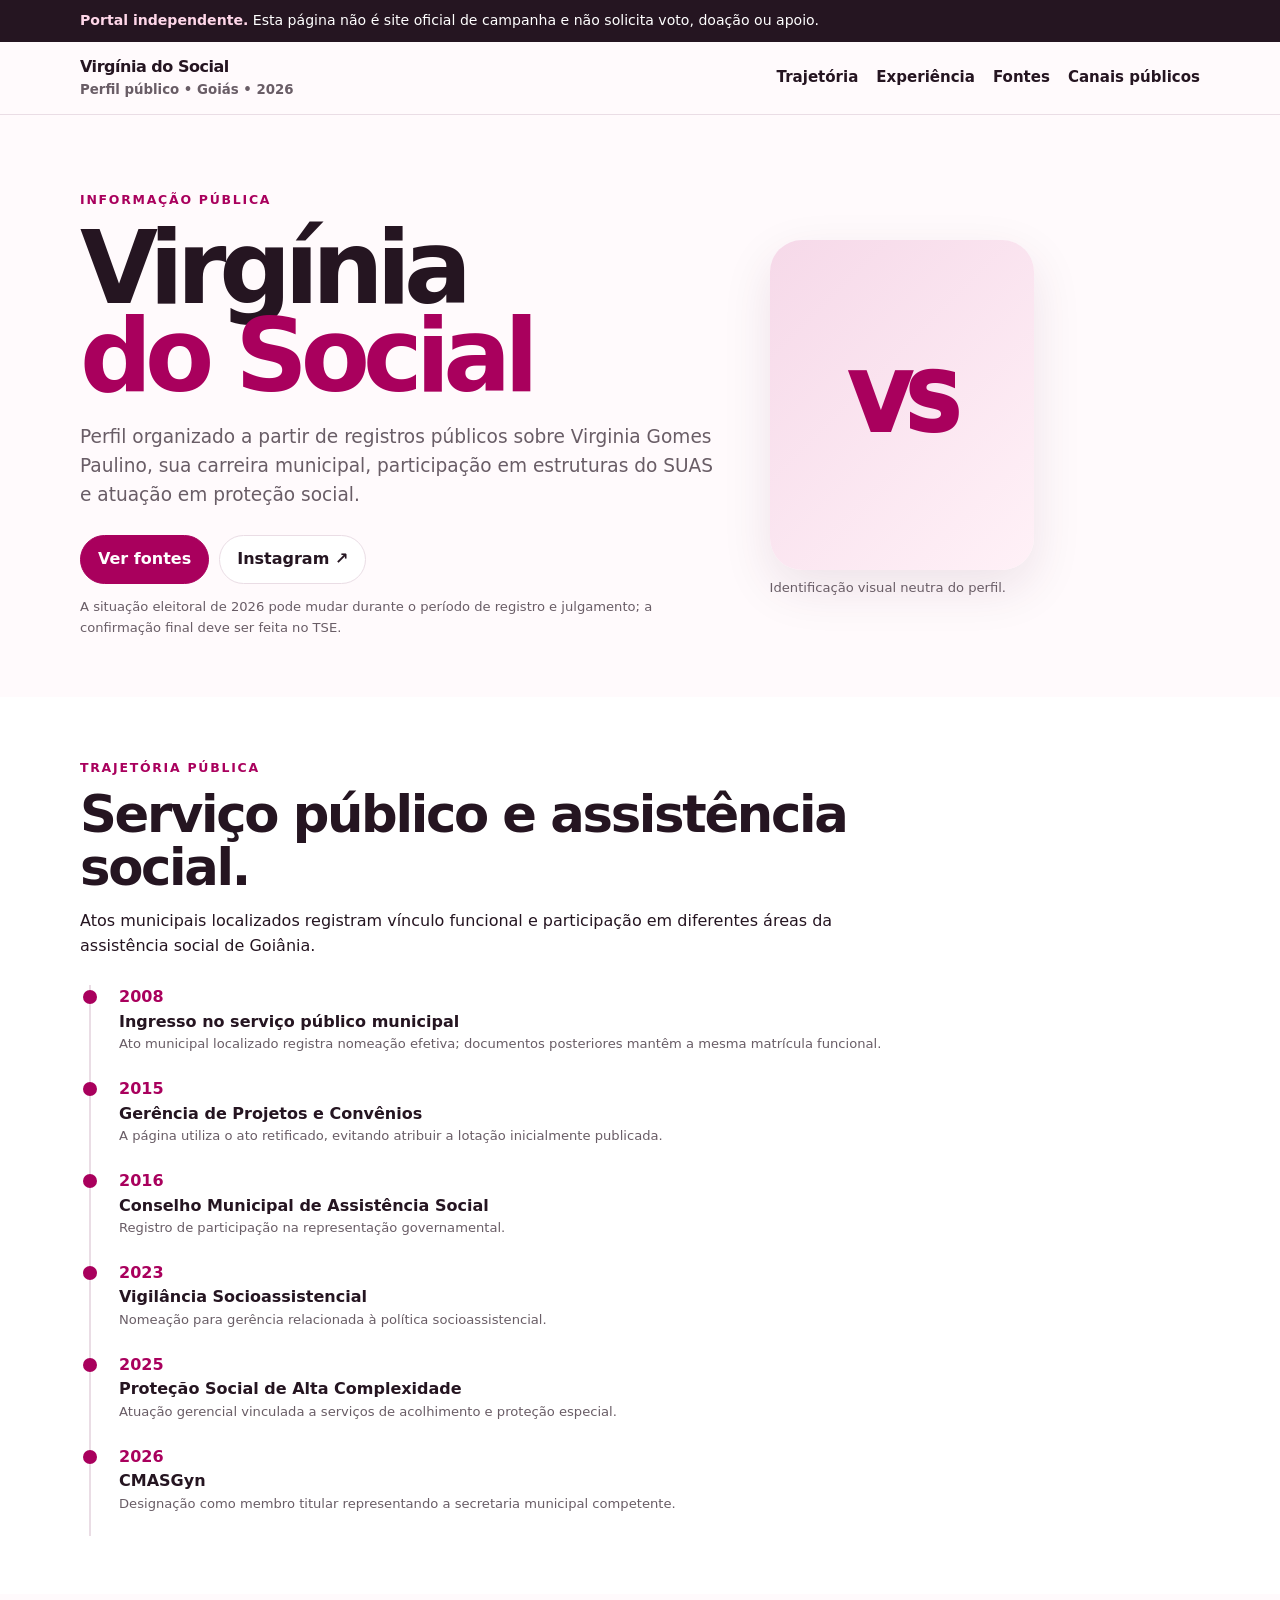
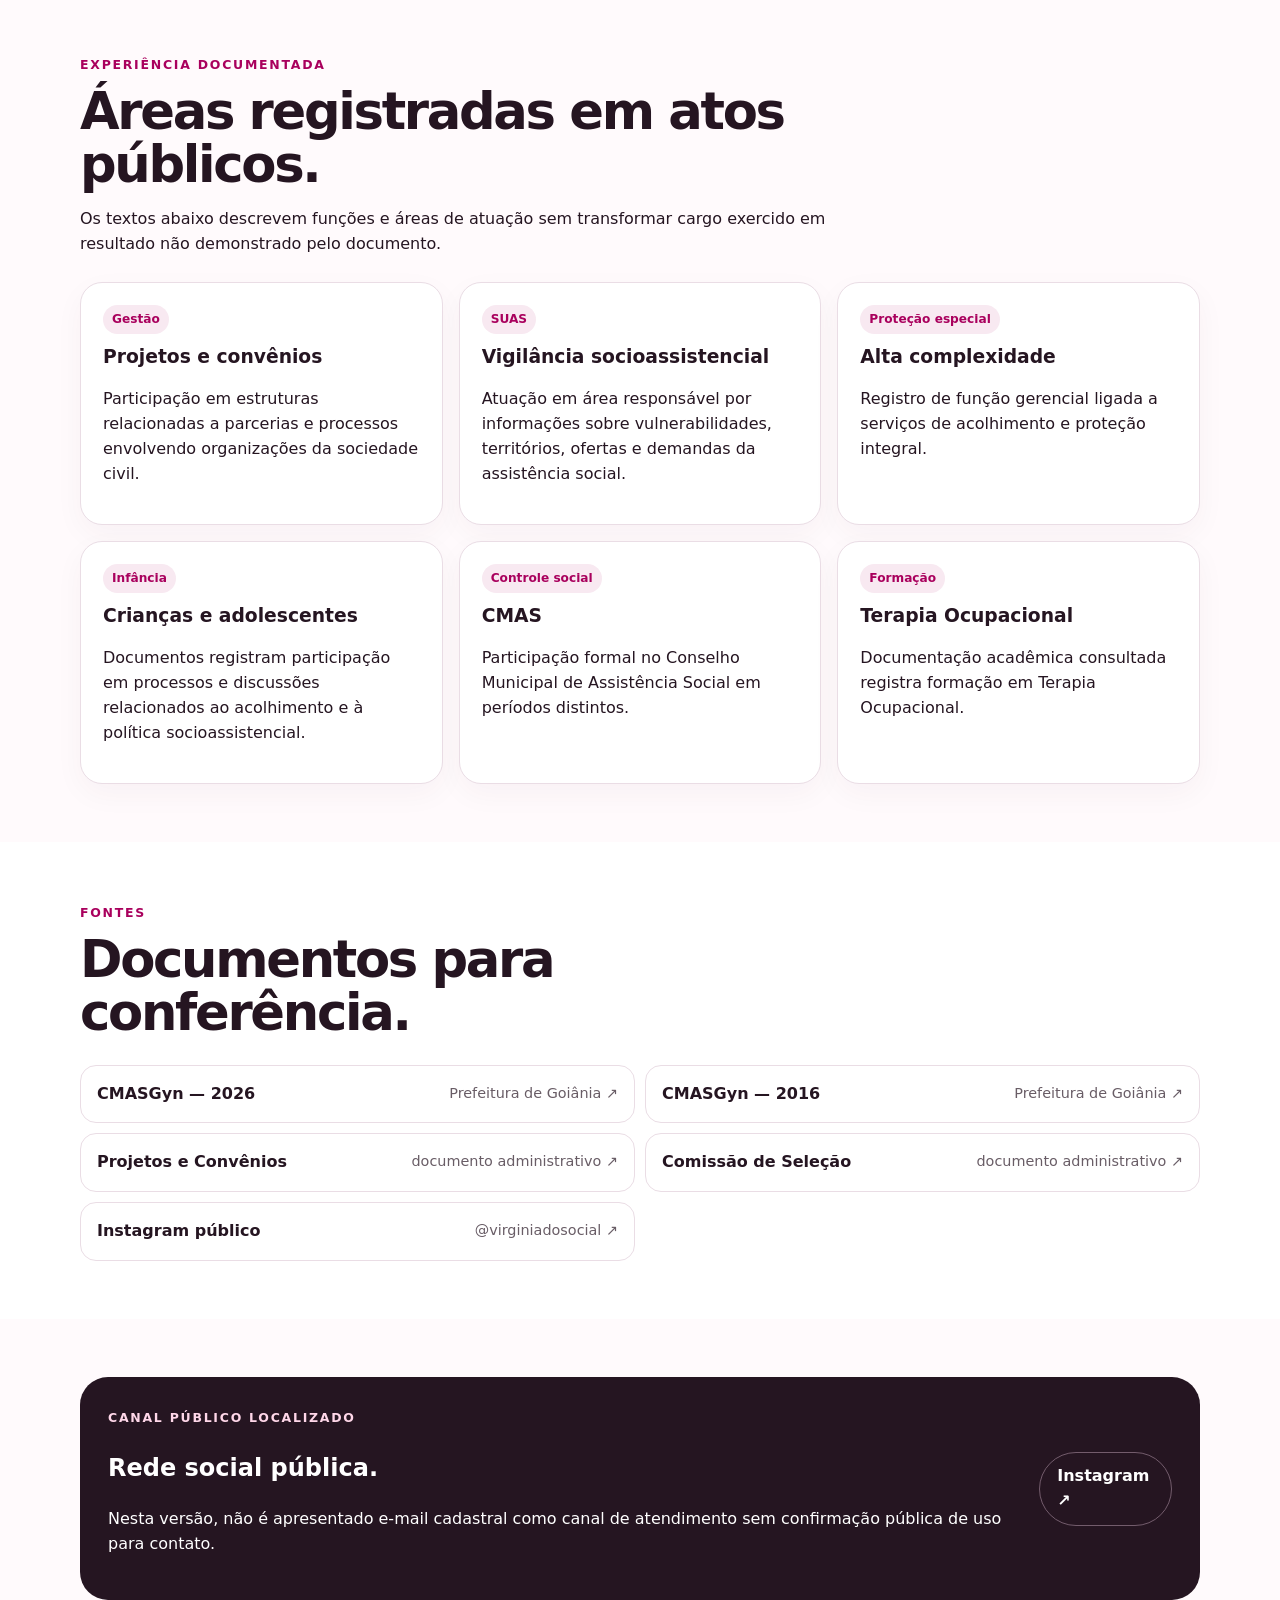
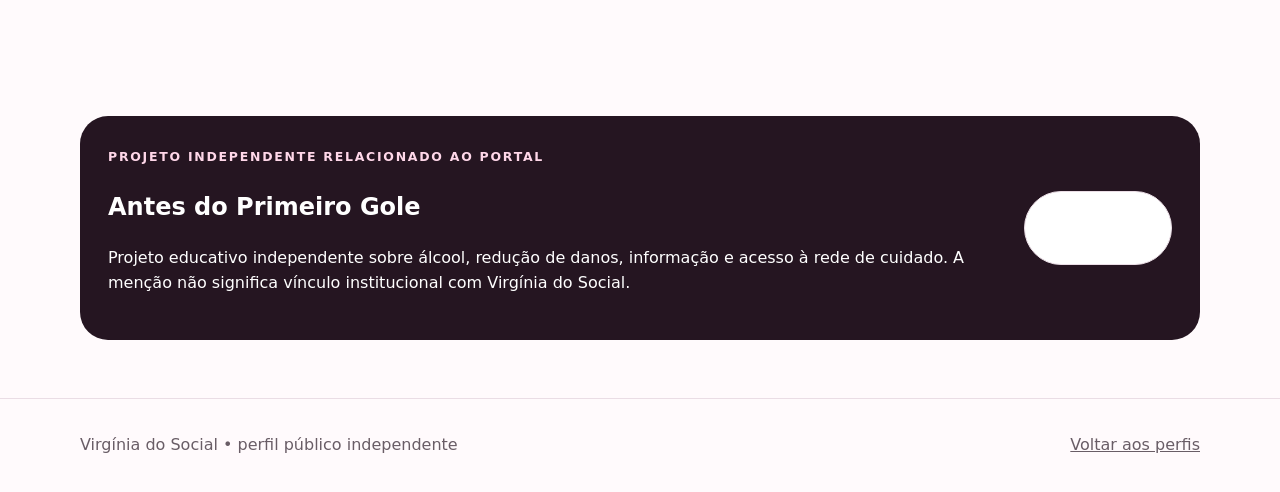
==== docs/virginia/index.html @ b8305996 "Add Virginia profile to Pages docs" ====
<!doctype html><html lang="pt-BR"><head><meta charset="utf-8"><meta name="viewport" content="width=device-width,initial-scale=1"><meta name="description" content="Perfil público de Virgínia do Social: trajetória no serviço público, SUAS e fontes documentais."><title>Virgínia do Social — perfil público</title><link rel="stylesheet" href="../assets/styles.css"></head><body><div class="notice"><div class="wrap"><strong>Portal independente.</strong> Esta página não é site oficial de campanha e não solicita voto, doação ou apoio.</div></div><header class="top"><div class="wrap nav"><a class="brand" href="../">Virgínia do Social<small>Perfil público • Goiás • 2026</small></a><nav class="navlinks"><a href="#trajetoria">Trajetória</a><a href="#experiencia">Experiência</a><a href="#fontes">Fontes</a><a href="#contato">Canais públicos</a></nav></div></header><main><section class="hero"><div class="wrap hero-grid"><div><span class="eyebrow">INFORMAÇÃO PÚBLICA</span><h1>Virgínia<br><span>do Social</span></h1><p class="lead">Perfil organizado a partir de registros públicos sobre Virginia Gomes Paulino, sua carreira municipal, participação em estruturas do SUAS e atuação em proteção social.</p><div class="actions"><a class="btn primary" href="#fontes">Ver fontes</a><a class="btn" href="https://www.instagram.com/virginiadosocial/" target="_blank" rel="noopener">Instagram ↗</a></div><p class="legal">A situação eleitoral de 2026 pode mudar durante o período de registro e julgamento; a confirmação final deve ser feita no TSE.</p></div><div><div class="portrait profile-mark" aria-label="Virgínia do Social">VS</div><div class="caption">Identificação visual neutra do perfil.</div></div></div></section><section id="trajetoria" class="section alt"><div class="wrap"><div class="section-head"><span class="eyebrow">Trajetória pública</span><h2>Serviço público e assistência social.</h2><p>Atos municipais localizados registram vínculo funcional e participação em diferentes áreas da assistência social de Goiânia.</p></div><div class="timeline"><div class="timeline-item"><div class="year">2008</div><strong>Ingresso no serviço público municipal</strong><div class="legal">Ato municipal localizado registra nomeação efetiva; documentos posteriores mantêm a mesma matrícula funcional.</div></div><div class="timeline-item"><div class="year">2015</div><strong>Gerência de Projetos e Convênios</strong><div class="legal">A página utiliza o ato retificado, evitando atribuir a lotação inicialmente publicada.</div></div><div class="timeline-item"><div class="year">2016</div><strong>Conselho Municipal de Assistência Social</strong><div class="legal">Registro de participação na representação governamental.</div></div><div class="timeline-item"><div class="year">2023</div><strong>Vigilância Socioassistencial</strong><div class="legal">Nomeação para gerência relacionada à política socioassistencial.</div></div><div class="timeline-item"><div class="year">2025</div><strong>Proteção Social de Alta Complexidade</strong><div class="legal">Atuação gerencial vinculada a serviços de acolhimento e proteção especial.</div></div><div class="timeline-item"><div class="year">2026</div><strong>CMASGyn</strong><div class="legal">Designação como membro titular representando a secretaria municipal competente.</div></div></div></div></section><section id="experiencia" class="section"><div class="wrap"><div class="section-head"><span class="eyebrow">Experiência documentada</span><h2>Áreas registradas em atos públicos.</h2><p>Os textos abaixo descrevem funções e áreas de atuação sem transformar cargo exercido em resultado não demonstrado pelo documento.</p></div><div class="grid"><article class="card"><span class="tag">Gestão</span><h3>Projetos e convênios</h3><p>Participação em estruturas relacionadas a parcerias e processos envolvendo organizações da sociedade civil.</p></article><article class="card"><span class="tag">SUAS</span><h3>Vigilância socioassistencial</h3><p>Atuação em área responsável por informações sobre vulnerabilidades, territórios, ofertas e demandas da assistência social.</p></article><article class="card"><span class="tag">Proteção especial</span><h3>Alta complexidade</h3><p>Registro de função gerencial ligada a serviços de acolhimento e proteção integral.</p></article><article class="card"><span class="tag">Infância</span><h3>Crianças e adolescentes</h3><p>Documentos registram participação em processos e discussões relacionados ao acolhimento e à política socioassistencial.</p></article><article class="card"><span class="tag">Controle social</span><h3>CMAS</h3><p>Participação formal no Conselho Municipal de Assistência Social em períodos distintos.</p></article><article class="card"><span class="tag">Formação</span><h3>Terapia Ocupacional</h3><p>Documentação acadêmica consultada registra formação em Terapia Ocupacional.</p></article></div></div></section><section id="fontes" class="section alt"><div class="wrap"><div class="section-head"><span class="eyebrow">Fontes</span><h2>Documentos para conferência.</h2></div><div class="sources"><a class="source" href="https://www.goiania.go.gov.br/html/gabinete_civil/sileg/dados/legis/2026/dp_20260327_009384639.html" target="_blank" rel="noopener"><strong>CMASGyn — 2026</strong><span>Prefeitura de Goiânia ↗</span></a><a class="source" href="https://www.goiania.go.gov.br/html/gabinete_civil/sileg/dados/legis/2016/dc_20161110_000002910.html" target="_blank" rel="noopener"><strong>CMASGyn — 2016</strong><span>Prefeitura de Goiânia ↗</span></a><a class="source" href="https://www10.goiania.go.gov.br/DadosINTER/PUBLIC/CHAMAMENTOP%C3%9ABLICO-SEMAS/2020/arq_654358.pdf" target="_blank" rel="noopener"><strong>Projetos e Convênios</strong><span>documento administrativo ↗</span></a><a class="source" href="https://www10.goiania.go.gov.br/DadosINTER/PUBLIC/CHAMAMENTOP%C3%9ABLICO-SEMAS/2020/arq_724500.PDF" target="_blank" rel="noopener"><strong>Comissão de Seleção</strong><span>documento administrativo ↗</span></a><a class="source" href="https://www.instagram.com/virginiadosocial/" target="_blank" rel="noopener"><strong>Instagram público</strong><span>@virginiadosocial ↗</span></a></div></div></section><section id="contato" class="section"><div class="wrap"><div class="contactbox"><div><span class="eyebrow" style="color:#ffd7e9">Canal público localizado</span><h2>Rede social pública.</h2><p>Nesta versão, não é apresentado e-mail cadastral como canal de atendimento sem confirmação pública de uso para contato.</p></div><div class="contactlinks"><a class="btn" href="https://www.instagram.com/virginiadosocial/" target="_blank" rel="noopener">Instagram ↗</a></div></div></div></section><section class="section"><div class="wrap"><div class="initiative"><div><span class="eyebrow" style="color:#ffd7e9">Projeto independente relacionado ao portal</span><h2>Antes do Primeiro Gole</h2><p>Projeto educativo independente sobre álcool, redução de danos, informação e acesso à rede de cuidado. A menção não significa vínculo institucional com Virgínia do Social.</p></div><a class="btn" href="https://rafaeel147-sketch.github.io/antes-do-primeiro-gole1/" target="_blank" rel="noopener">Conhecer projeto ↗</a></div></div></section></main><footer class="footer"><div class="wrap footer-grid"><div>Virgínia do Social • perfil público independente</div><a href="../">Voltar aos perfis</a></div></footer></body></html>
---- docs/assets/styles.css ----
:root{--bg:#fffafc;--ink:#251521;--muted:#695d66;--line:#eadde5;--pink:#a9005d;--soft:#f8e9f1;--card:#fff;--shadow:0 18px 50px rgba(75,20,55,.10)}*{box-sizing:border-box}html{scroll-behavior:smooth}body{margin:0;font-family:Inter,system-ui,-apple-system,Segoe UI,Roboto,Arial,sans-serif;background:var(--bg);color:var(--ink);line-height:1.55}a{color:inherit}.wrap{width:min(1120px,calc(100% - 32px));margin:auto}.notice{background:#251521;color:#fff;font-size:.88rem;padding:10px 0}.notice strong{color:#ffd7e9}.top{position:sticky;top:0;z-index:10;background:rgba(255,250,252,.94);backdrop-filter:blur(14px);border-bottom:1px solid var(--line)}.nav{min-height:72px;display:flex;align-items:center;justify-content:space-between;gap:18px}.brand{text-decoration:none;font-weight:900;letter-spacing:-.03em}.brand small{display:block;font-weight:600;color:var(--muted);letter-spacing:0}.navlinks{display:flex;gap:18px;align-items:center}.navlinks a{text-decoration:none;font-weight:700;font-size:.94rem}.btn{display:inline-flex;align-items:center;justify-content:center;border:1px solid var(--line);border-radius:999px;padding:11px 17px;text-decoration:none;font-weight:800;background:#fff}.btn.primary{background:var(--pink);color:#fff;border-color:var(--pink)}.hero{padding:72px 0 46px}.hero-grid{display:grid;grid-template-columns:1.2fr .8fr;align-items:center;gap:44px}.eyebrow{font-size:.78rem;font-weight:900;letter-spacing:.14em;text-transform:uppercase;color:var(--pink)}h1{font-size:clamp(3rem,8vw,6.3rem);line-height:.88;letter-spacing:-.07em;margin:12px 0 22px}h1 span{color:var(--pink)}.lead{font-size:1.16rem;color:var(--muted);max-width:720px}.actions{display:flex;gap:10px;flex-wrap:wrap;margin-top:26px}.portrait{border-radius:32px;overflow:hidden;box-shadow:var(--shadow);aspect-ratio:4/5;background:#eee}.portrait img{width:100%;height:100%;object-fit:cover}.caption{font-size:.82rem;color:var(--muted);margin-top:8px}.section{padding:58px 0}.section.alt{background:#fff}.section-head{max-width:780px;margin-bottom:26px}.section-head h2{font-size:clamp(2rem,4vw,3.35rem);letter-spacing:-.045em;line-height:1.03;margin:8px 0 10px}.grid{display:grid;grid-template-columns:repeat(3,1fr);gap:16px}.card{background:var(--card);border:1px solid var(--line);border-radius:22px;padding:22px;box-shadow:0 10px 30px rgba(75,20,55,.04)}.card h3{margin:8px 0}.tag{display:inline-block;background:var(--soft);color:var(--pink);font-size:.76rem;font-weight:900;border-radius:999px;padding:5px 9px}.facts{display:grid;grid-template-columns:repeat(4,1fr);gap:12px}.fact{background:#fff;border:1px solid var(--line);border-radius:18px;padding:18px}.fact b{display:block;font-size:1.3rem}.fact span{color:var(--muted);font-size:.88rem}.timeline{border-left:2px solid var(--line);margin-left:9px}.timeline-item{position:relative;padding:0 0 22px 28px}.timeline-item:before{content:'';position:absolute;left:-8px;top:5px;width:14px;height:14px;border-radius:50%;background:var(--pink)}.year{font-weight:900;color:var(--pink)}.sources{display:grid;grid-template-columns:repeat(2,1fr);gap:10px}.source{display:flex;justify-content:space-between;gap:14px;background:#fff;border:1px solid var(--line);border-radius:16px;padding:16px;text-decoration:none}.source span{color:var(--muted);font-size:.9rem}.contactbox,.initiative{background:#251521;color:#fff;border-radius:28px;padding:28px;display:flex;justify-content:space-between;gap:24px;align-items:center}.contactbox a,.initiative a{color:#fff}.contactlinks{display:flex;gap:10px;flex-wrap:wrap}.contactlinks .btn{background:transparent;border-color:#735c6c;color:#fff}.legal{font-size:.82rem;color:var(--muted)}.footer{padding:34px 0;border-top:1px solid var(--line);color:var(--muted)}.footer-grid{display:flex;justify-content:space-between;gap:20px;align-items:center}.chooser{padding:68px 0}.chooser h1{font-size:clamp(2.8rem,7vw,5.2rem)}.choose-grid{display:grid;grid-template-columns:1fr 1fr;gap:18px;margin-top:28px}.choose{background:#fff;border:1px solid var(--line);border-radius:26px;overflow:hidden;text-decoration:none;box-shadow:var(--shadow)}.choose img{width:100%;height:370px;object-fit:cover}.choose .copy{padding:22px}.choose h2{font-size:2rem;margin:5px 0}.independent{margin-top:20px;padding:16px 18px;border:1px solid var(--line);background:#fff;border-radius:16px;color:var(--muted)}.profile-mark{height:330px;display:grid;place-items:center;background:linear-gradient(135deg,#f6d9e9,#fff1f7);font-size:5rem;font-weight:950;color:var(--pink);letter-spacing:-.08em}.choose:nth-child(2) .profile-mark{background:linear-gradient(135deg,#f3e6ef,#fff)}@media(max-width:800px){.navlinks{display:none}.hero-grid,.choose-grid{grid-template-columns:1fr}.hero{padding-top:42px}.portrait{max-width:520px}.grid,.facts,.sources{grid-template-columns:1fr}.contactbox,.initiative,.footer-grid{align-items:flex-start;flex-direction:column}.choose img{height:320px}}
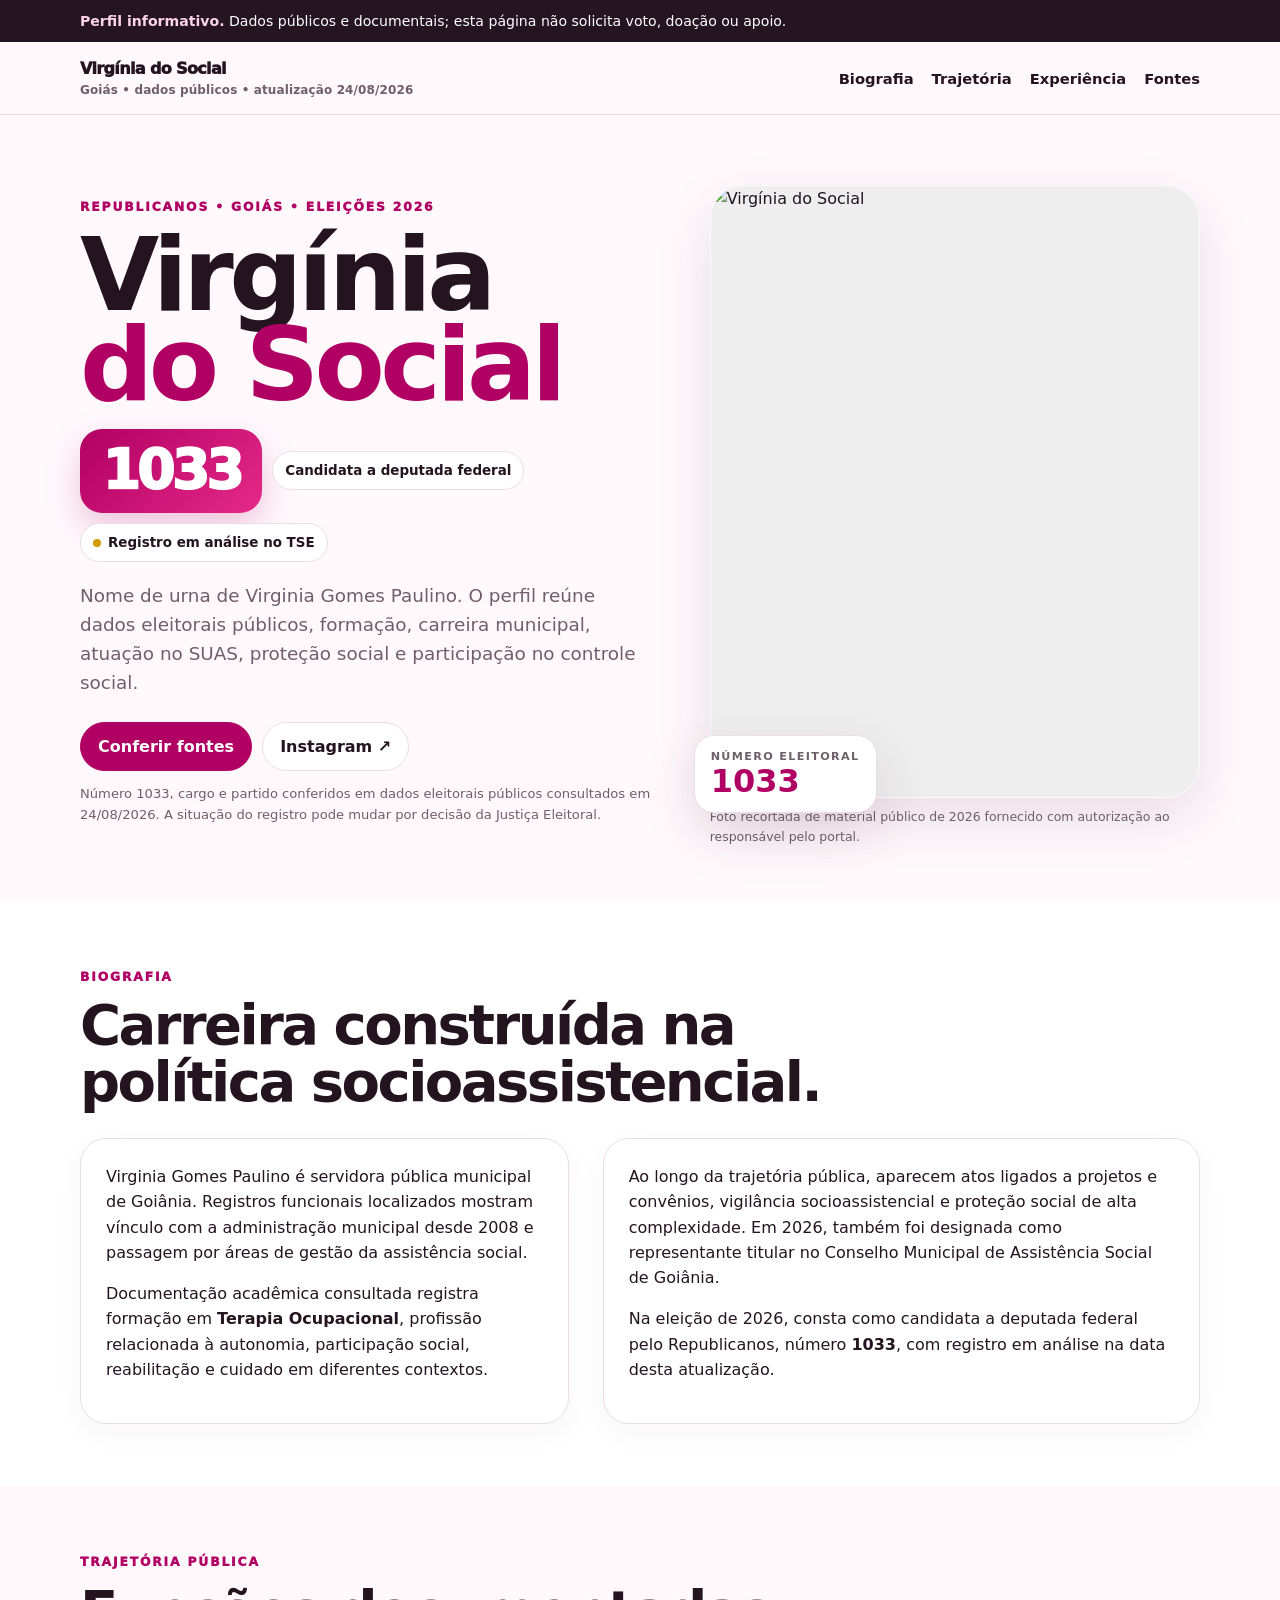
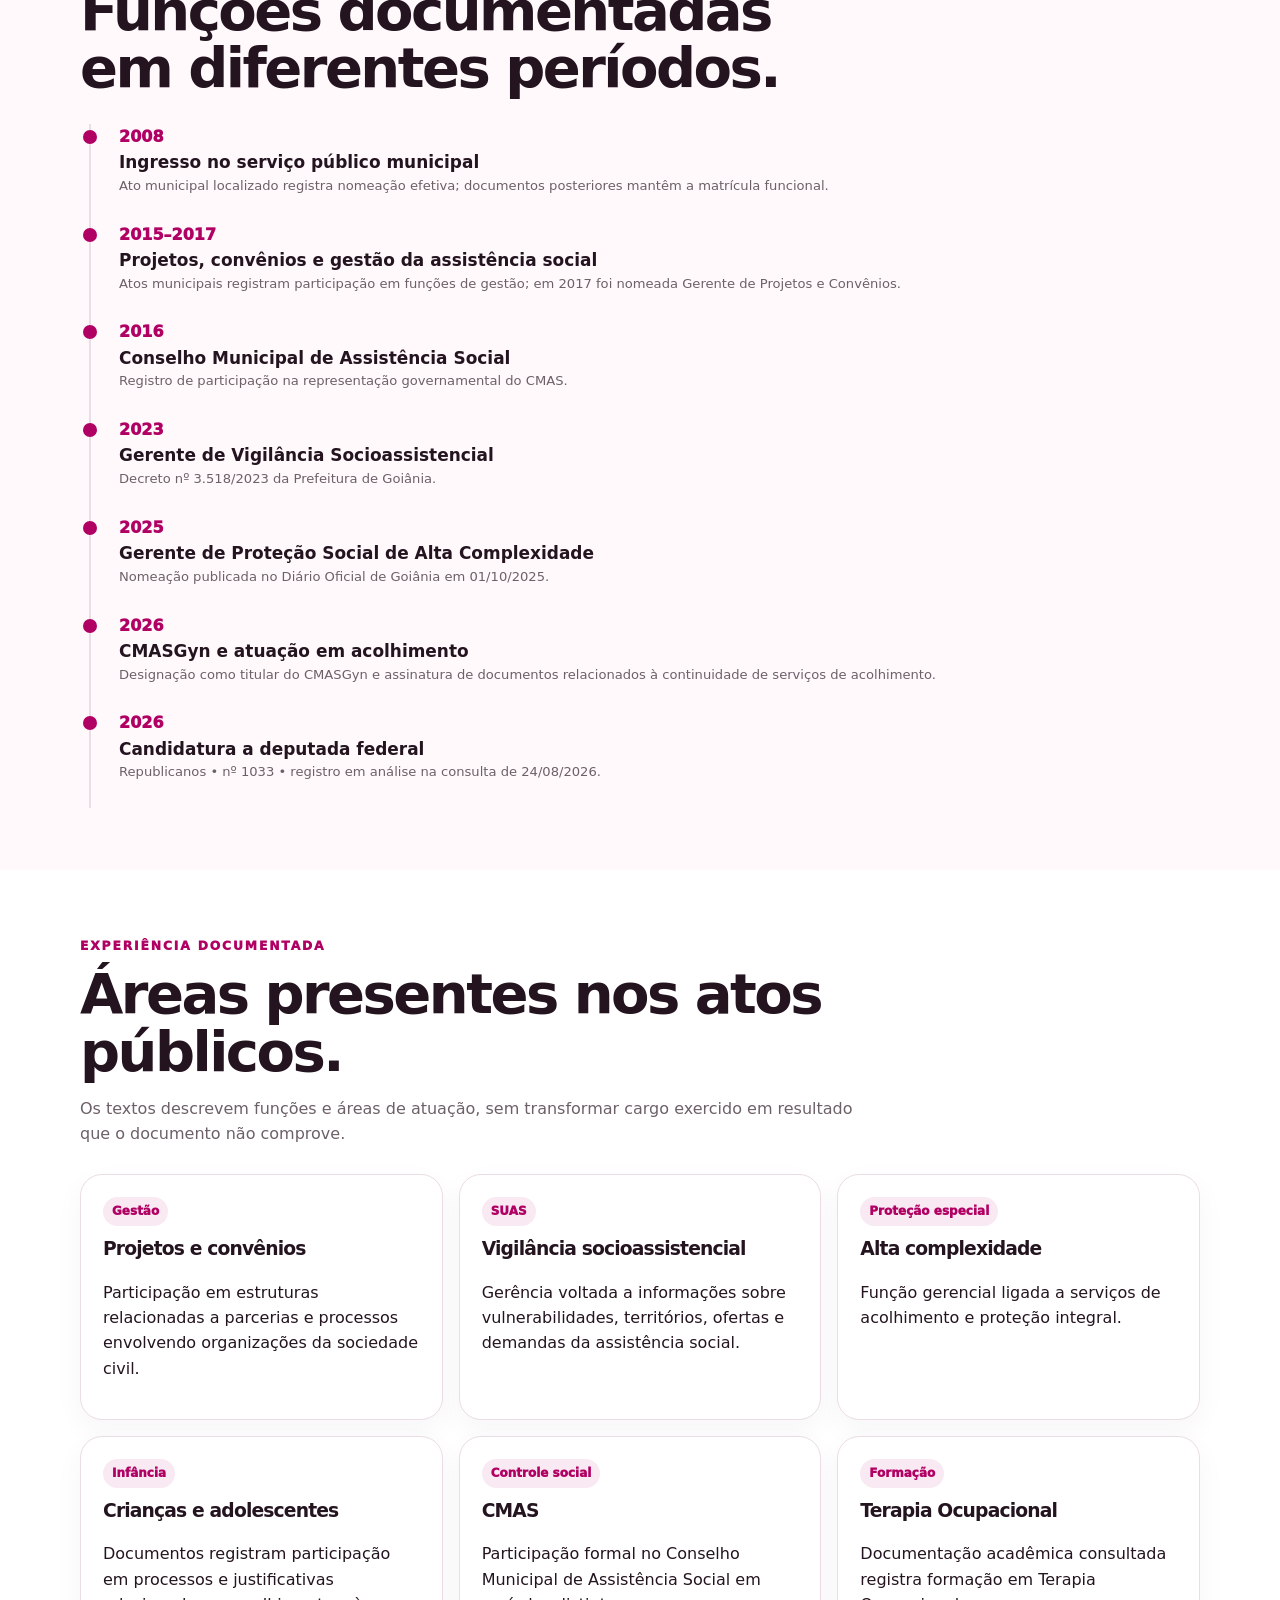
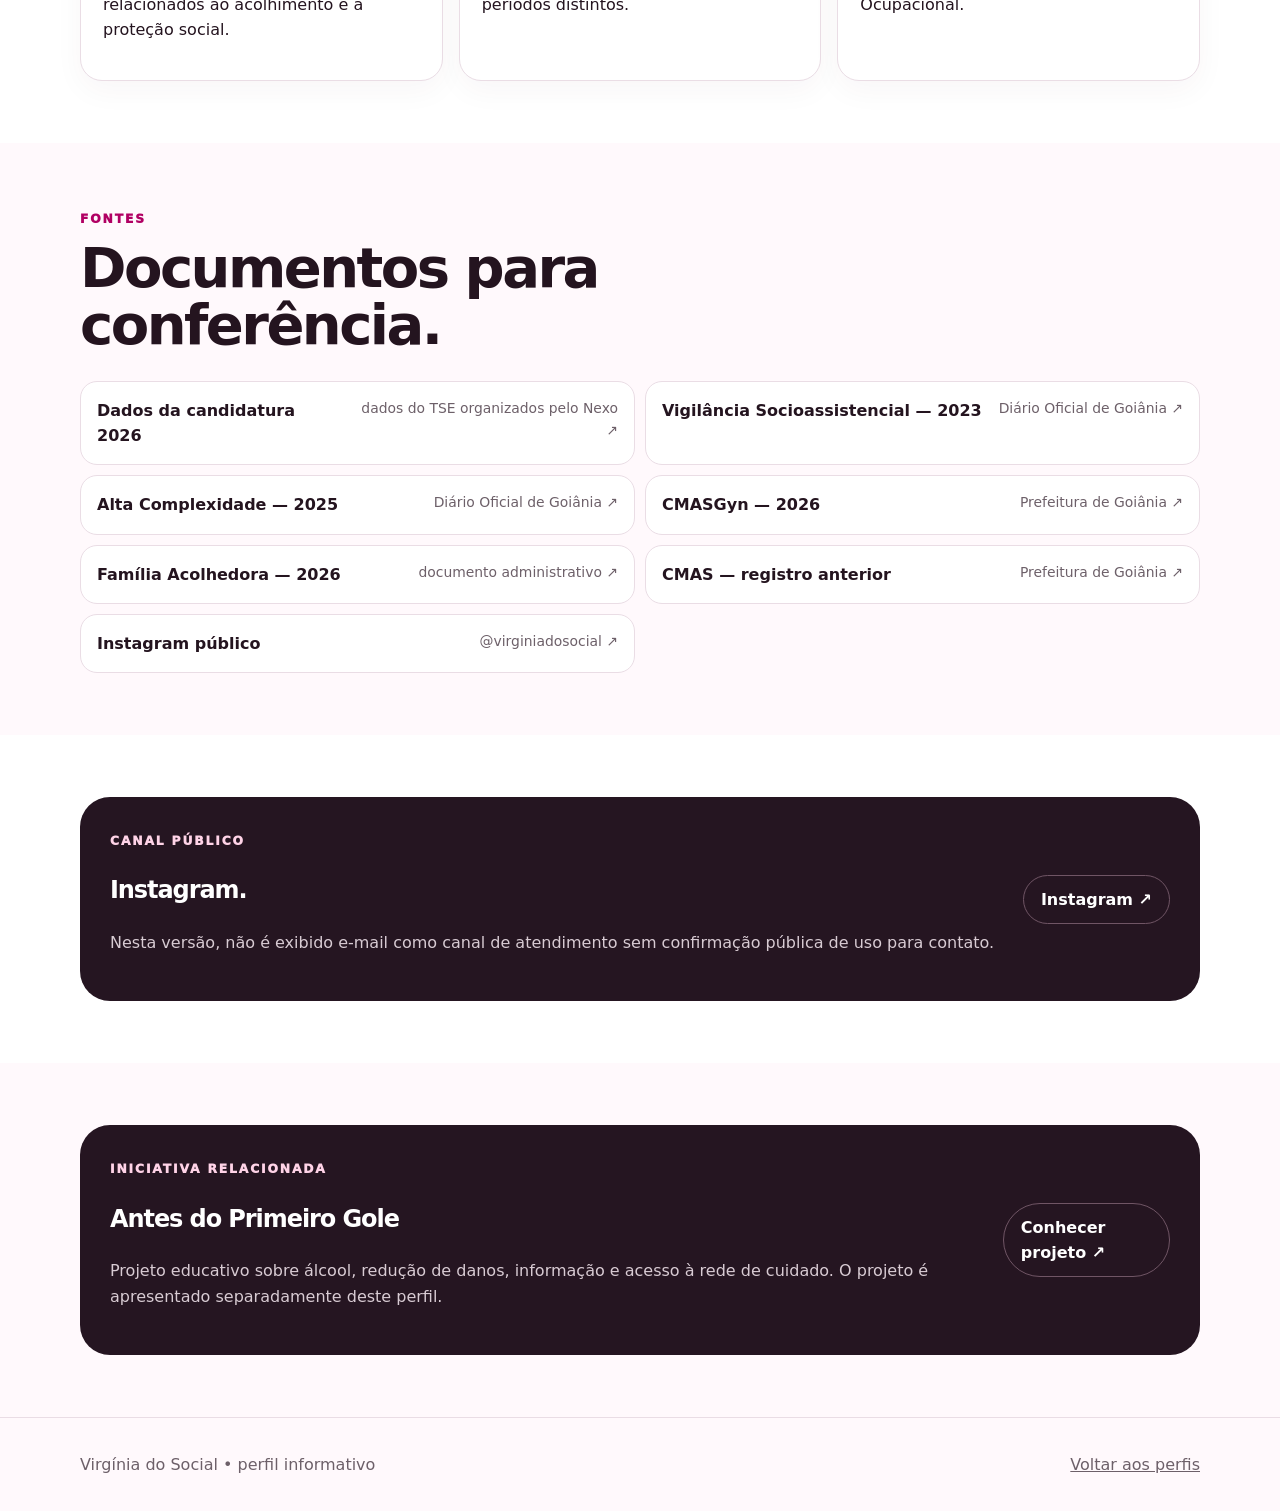
==== commit d08e783d: "Adicionar foto, número e biografia de Virgínia" ====
--- a/docs/virginia/index.html
+++ b/docs/virginia/index.html
@@ -1 +1 @@
-<!doctype html><html lang="pt-BR"><head><meta charset="utf-8"><meta name="viewport" content="width=device-width,initial-scale=1"><meta name="description" content="Perfil público de Virgínia do Social: trajetória no serviço público, SUAS e fontes documentais."><title>Virgínia do Social — perfil público</title><link rel="stylesheet" href="../assets/styles.css"></head><body><div class="notice"><div class="wrap"><strong>Portal independente.</strong> Esta página não é site oficial de campanha e não solicita voto, doação ou apoio.</div></div><header class="top"><div class="wrap nav"><a class="brand" href="../">Virgínia do Social<small>Perfil público • Goiás • 2026</small></a><nav class="navlinks"><a href="#trajetoria">Trajetória</a><a href="#experiencia">Experiência</a><a href="#fontes">Fontes</a><a href="#contato">Canais públicos</a></nav></div></header><main><section class="hero"><div class="wrap hero-grid"><div><span class="eyebrow">INFORMAÇÃO PÚBLICA</span><h1>Virgínia<br><span>do Social</span></h1><p class="lead">Perfil organizado a partir de registros públicos sobre Virginia Gomes Paulino, sua carreira municipal, participação em estruturas do SUAS e atuação em proteção social.</p><div class="actions"><a class="btn primary" href="#fontes">Ver fontes</a><a class="btn" href="https://www.instagram.com/virginiadosocial/" target="_blank" rel="noopener">Instagram ↗</a></div><p class="legal">A situação eleitoral de 2026 pode mudar durante o período de registro e julgamento; a confirmação final deve ser feita no TSE.</p></div><div><div class="portrait profile-mark" aria-label="Virgínia do Social">VS</div><div class="caption">Identificação visual neutra do perfil.</div></div></div></section><section id="trajetoria" class="section alt"><div class="wrap"><div class="section-head"><span class="eyebrow">Trajetória pública</span><h2>Serviço público e assistência social.</h2><p>Atos municipais localizados registram vínculo funcional e participação em diferentes áreas da assistência social de Goiânia.</p></div><div class="timeline"><div class="timeline-item"><div class="year">2008</div><strong>Ingresso no serviço público municipal</strong><div class="legal">Ato municipal localizado registra nomeação efetiva; documentos posteriores mantêm a mesma matrícula funcional.</div></div><div class="timeline-item"><div class="year">2015</div><strong>Gerência de Projetos e Convênios</strong><div class="legal">A página utiliza o ato retificado, evitando atribuir a lotação inicialmente publicada.</div></div><div class="timeline-item"><div class="year">2016</div><strong>Conselho Municipal de Assistência Social</strong><div class="legal">Registro de participação na representação governamental.</div></div><div class="timeline-item"><div class="year">2023</div><strong>Vigilância Socioassistencial</strong><div class="legal">Nomeação para gerência relacionada à política socioassistencial.</div></div><div class="timeline-item"><div class="year">2025</div><strong>Proteção Social de Alta Complexidade</strong><div class="legal">Atuação gerencial vinculada a serviços de acolhimento e proteção especial.</div></div><div class="timeline-item"><div class="year">2026</div><strong>CMASGyn</strong><div class="legal">Designação como membro titular representando a secretaria municipal competente.</div></div></div></div></section><section id="experiencia" class="section"><div class="wrap"><div class="section-head"><span class="eyebrow">Experiência documentada</span><h2>Áreas registradas em atos públicos.</h2><p>Os textos abaixo descrevem funções e áreas de atuação sem transformar cargo exercido em resultado não demonstrado pelo documento.</p></div><div class="grid"><article class="card"><span class="tag">Gestão</span><h3>Projetos e convênios</h3><p>Participação em estruturas relacionadas a parcerias e processos envolvendo organizações da sociedade civil.</p></article><article class="card"><span class="tag">SUAS</span><h3>Vigilância socioassistencial</h3><p>Atuação em área responsável por informações sobre vulnerabilidades, territórios, ofertas e demandas da assistência social.</p></article><article class="card"><span class="tag">Proteção especial</span><h3>Alta complexidade</h3><p>Registro de função gerencial ligada a serviços de acolhimento e proteção integral.</p></article><article class="card"><span class="tag">Infância</span><h3>Crianças e adolescentes</h3><p>Documentos registram participação em processos e discussões relacionados ao acolhimento e à política socioassistencial.</p></article><article class="card"><span class="tag">Controle social</span><h3>CMAS</h3><p>Participação formal no Conselho Municipal de Assistência Social em períodos distintos.</p></article><article class="card"><span class="tag">Formação</span><h3>Terapia Ocupacional</h3><p>Documentação acadêmica consultada registra formação em Terapia Ocupacional.</p></article></div></div></section><section id="fontes" class="section alt"><div class="wrap"><div class="section-head"><span class="eyebrow">Fontes</span><h2>Documentos para conferência.</h2></div><div class="sources"><a class="source" href="https://www.goiania.go.gov.br/html/gabinete_civil/sileg/dados/legis/2026/dp_20260327_009384639.html" target="_blank" rel="noopener"><strong>CMASGyn — 2026</strong><span>Prefeitura de Goiânia ↗</span></a><a class="source" href="https://www.goiania.go.gov.br/html/gabinete_civil/sileg/dados/legis/2016/dc_20161110_000002910.html" target="_blank" rel="noopener"><strong>CMASGyn — 2016</strong><span>Prefeitura de Goiânia ↗</span></a><a class="source" href="https://www10.goiania.go.gov.br/DadosINTER/PUBLIC/CHAMAMENTOP%C3%9ABLICO-SEMAS/2020/arq_654358.pdf" target="_blank" rel="noopener"><strong>Projetos e Convênios</strong><span>documento administrativo ↗</span></a><a class="source" href="https://www10.goiania.go.gov.br/DadosINTER/PUBLIC/CHAMAMENTOP%C3%9ABLICO-SEMAS/2020/arq_724500.PDF" target="_blank" rel="noopener"><strong>Comissão de Seleção</strong><span>documento administrativo ↗</span></a><a class="source" href="https://www.instagram.com/virginiadosocial/" target="_blank" rel="noopener"><strong>Instagram público</strong><span>@virginiadosocial ↗</span></a></div></div></section><section id="contato" class="section"><div class="wrap"><div class="contactbox"><div><span class="eyebrow" style="color:#ffd7e9">Canal público localizado</span><h2>Rede social pública.</h2><p>Nesta versão, não é apresentado e-mail cadastral como canal de atendimento sem confirmação pública de uso para contato.</p></div><div class="contactlinks"><a class="btn" href="https://www.instagram.com/virginiadosocial/" target="_blank" rel="noopener">Instagram ↗</a></div></div></div></section><section class="section"><div class="wrap"><div class="initiative"><div><span class="eyebrow" style="color:#ffd7e9">Projeto independente relacionado ao portal</span><h2>Antes do Primeiro Gole</h2><p>Projeto educativo independente sobre álcool, redução de danos, informação e acesso à rede de cuidado. A menção não significa vínculo institucional com Virgínia do Social.</p></div><a class="btn" href="https://rafaeel147-sketch.github.io/antes-do-primeiro-gole1/" target="_blank" rel="noopener">Conhecer projeto ↗</a></div></div></section></main><footer class="footer"><div class="wrap footer-grid"><div>Virgínia do Social • perfil público independente</div><a href="../">Voltar aos perfis</a></div></footer></body></html>+<!doctype html><html lang="pt-BR"><head><meta charset="utf-8"><meta name="viewport" content="width=device-width,initial-scale=1"><meta name="description" content="Perfil informativo de Virgínia do Social: candidatura 2026, trajetória no serviço público, SUAS e fontes documentais."><title>Virgínia do Social — perfil informativo</title><link rel="stylesheet" href="../assets/styles.css"></head><body><div class="notice"><div class="wrap"><strong>Perfil informativo.</strong> Dados públicos e documentais; esta página não solicita voto, doação ou apoio.</div></div><header class="top"><div class="wrap nav"><a class="brand" href="../">Virgínia do Social<small>Goiás • dados públicos • atualização 24/08/2026</small></a><nav class="navlinks"><a href="#biografia">Biografia</a><a href="#trajetoria">Trajetória</a><a href="#experiencia">Experiência</a><a href="#fontes">Fontes</a></nav></div></header><main><section class="hero"><div class="wrap hero-grid"><div><span class="eyebrow">REPUBLICANOS • GOIÁS • ELEIÇÕES 2026</span><h1>Virgínia<br><span>do Social</span></h1><div class="identity-line"><div class="number-badge">1033</div><span class="pill">Candidata a deputada federal</span><span class="pill status">Registro em análise no TSE</span></div><p class="lead">Nome de urna de Virginia Gomes Paulino. O perfil reúne dados eleitorais públicos, formação, carreira municipal, atuação no SUAS, proteção social e participação no controle social.</p><div class="actions"><a class="btn primary" href="#fontes">Conferir fontes</a><a class="btn" href="https://www.instagram.com/virginiadosocial/" target="_blank" rel="noopener">Instagram ↗</a></div><p class="legal">Número 1033, cargo e partido conferidos em dados eleitorais públicos consultados em 24/08/2026. A situação do registro pode mudar por decisão da Justiça Eleitoral.</p></div><div class="photo-card"><div class="portrait"><img src="../assets/virginia.jpg" alt="Virgínia do Social"></div><div class="photo-number"><small>número eleitoral</small><b>1033</b></div><div class="caption">Foto recortada de material público de 2026 fornecido com autorização ao responsável pelo portal.</div></div></div></section><section class="section alt" id="biografia"><div class="wrap"><div class="section-head"><span class="eyebrow">Biografia</span><h2>Carreira construída na política socioassistencial.</h2></div><div class="bio-grid"><div class="bio-card"><p>Virginia Gomes Paulino é servidora pública municipal de Goiânia. Registros funcionais localizados mostram vínculo com a administração municipal desde 2008 e passagem por áreas de gestão da assistência social.</p><p>Documentação acadêmica consultada registra formação em <strong>Terapia Ocupacional</strong>, profissão relacionada à autonomia, participação social, reabilitação e cuidado em diferentes contextos.</p></div><div class="bio-card"><p>Ao longo da trajetória pública, aparecem atos ligados a projetos e convênios, vigilância socioassistencial e proteção social de alta complexidade. Em 2026, também foi designada como representante titular no Conselho Municipal de Assistência Social de Goiânia.</p><p>Na eleição de 2026, consta como candidata a deputada federal pelo Republicanos, número <strong>1033</strong>, com registro em análise na data desta atualização.</p></div></div></div></section><section id="trajetoria" class="section"><div class="wrap"><div class="section-head"><span class="eyebrow">Trajetória pública</span><h2>Funções documentadas em diferentes períodos.</h2></div><div class="timeline"><div class="timeline-item"><div class="year">2008</div><strong>Ingresso no serviço público municipal</strong><div class="legal">Ato municipal localizado registra nomeação efetiva; documentos posteriores mantêm a matrícula funcional.</div></div><div class="timeline-item"><div class="year">2015–2017</div><strong>Projetos, convênios e gestão da assistência social</strong><div class="legal">Atos municipais registram participação em funções de gestão; em 2017 foi nomeada Gerente de Projetos e Convênios.</div></div><div class="timeline-item"><div class="year">2016</div><strong>Conselho Municipal de Assistência Social</strong><div class="legal">Registro de participação na representação governamental do CMAS.</div></div><div class="timeline-item"><div class="year">2023</div><strong>Gerente de Vigilância Socioassistencial</strong><div class="legal">Decreto nº 3.518/2023 da Prefeitura de Goiânia.</div></div><div class="timeline-item"><div class="year">2025</div><strong>Gerente de Proteção Social de Alta Complexidade</strong><div class="legal">Nomeação publicada no Diário Oficial de Goiânia em 01/10/2025.</div></div><div class="timeline-item"><div class="year">2026</div><strong>CMASGyn e atuação em acolhimento</strong><div class="legal">Designação como titular do CMASGyn e assinatura de documentos relacionados à continuidade de serviços de acolhimento.</div></div><div class="timeline-item"><div class="year">2026</div><strong>Candidatura a deputada federal</strong><div class="legal">Republicanos • nº 1033 • registro em análise na consulta de 24/08/2026.</div></div></div></div></section><section id="experiencia" class="section alt"><div class="wrap"><div class="section-head"><span class="eyebrow">Experiência documentada</span><h2>Áreas presentes nos atos públicos.</h2><p>Os textos descrevem funções e áreas de atuação, sem transformar cargo exercido em resultado que o documento não comprove.</p></div><div class="grid"><article class="card"><span class="tag">Gestão</span><h3>Projetos e convênios</h3><p>Participação em estruturas relacionadas a parcerias e processos envolvendo organizações da sociedade civil.</p></article><article class="card"><span class="tag">SUAS</span><h3>Vigilância socioassistencial</h3><p>Gerência voltada a informações sobre vulnerabilidades, territórios, ofertas e demandas da assistência social.</p></article><article class="card"><span class="tag">Proteção especial</span><h3>Alta complexidade</h3><p>Função gerencial ligada a serviços de acolhimento e proteção integral.</p></article><article class="card"><span class="tag">Infância</span><h3>Crianças e adolescentes</h3><p>Documentos registram participação em processos e justificativas relacionados ao acolhimento e à proteção social.</p></article><article class="card"><span class="tag">Controle social</span><h3>CMAS</h3><p>Participação formal no Conselho Municipal de Assistência Social em períodos distintos.</p></article><article class="card"><span class="tag">Formação</span><h3>Terapia Ocupacional</h3><p>Documentação acadêmica consultada registra formação em Terapia Ocupacional.</p></article></div></div></section><section id="fontes" class="section"><div class="wrap"><div class="section-head"><span class="eyebrow">Fontes</span><h2>Documentos para conferência.</h2></div><div class="sources"><a class="source" href="https://candidatos.nexojornal.com.br/2026/go/virginia-do-social-90002548371/" target="_blank" rel="noopener"><strong>Dados da candidatura 2026</strong><span>dados do TSE organizados pelo Nexo ↗</span></a><a class="source" href="https://www.goiania.go.gov.br/Download/legislacao/diariooficial/2023/do_20230718_000008089.pdf" target="_blank" rel="noopener"><strong>Vigilância Socioassistencial — 2023</strong><span>Diário Oficial de Goiânia ↗</span></a><a class="source" href="https://www.goiania.go.gov.br/Download/legislacao/diariooficial/2025/do_20251001_000008634.pdf" target="_blank" rel="noopener"><strong>Alta Complexidade — 2025</strong><span>Diário Oficial de Goiânia ↗</span></a><a class="source" href="https://www.goiania.go.gov.br/html/gabinete_civil/sileg/dados/legis/2026/dp_20260327_009384639.html" target="_blank" rel="noopener"><strong>CMASGyn — 2026</strong><span>Prefeitura de Goiânia ↗</span></a><a class="source" href="https://www10.goiania.go.gov.br/DadosINTER/PUBLIC/arq_8312300.pdf" target="_blank" rel="noopener"><strong>Família Acolhedora — 2026</strong><span>documento administrativo ↗</span></a><a class="source" href="https://www.goiania.go.gov.br/html/gabinete_civil/sileg/dados/legis/2014/dc_20140523_000001342.html" target="_blank" rel="noopener"><strong>CMAS — registro anterior</strong><span>Prefeitura de Goiânia ↗</span></a><a class="source" href="https://www.instagram.com/virginiadosocial/" target="_blank" rel="noopener"><strong>Instagram público</strong><span>@virginiadosocial ↗</span></a></div></div></section><section class="section alt"><div class="wrap"><div class="contactbox"><div><span class="eyebrow" style="color:#ffd3e7">Canal público</span><h2>Instagram.</h2><p>Nesta versão, não é exibido e-mail como canal de atendimento sem confirmação pública de uso para contato.</p></div><div class="contactlinks"><a class="btn" href="https://www.instagram.com/virginiadosocial/" target="_blank" rel="noopener">Instagram ↗</a></div></div></div></section><section class="section"><div class="wrap"><div class="initiative"><div><span class="eyebrow" style="color:#ffd3e7">Iniciativa relacionada</span><h2>Antes do Primeiro Gole</h2><p>Projeto educativo sobre álcool, redução de danos, informação e acesso à rede de cuidado. O projeto é apresentado separadamente deste perfil.</p></div><a class="btn" href="https://rafaeel147-sketch.github.io/antes-do-primeiro-gole1/" target="_blank" rel="noopener">Conhecer projeto ↗</a></div></div></section></main><footer class="footer"><div class="wrap footer-grid"><div>Virgínia do Social • perfil informativo</div><a href="../">Voltar aos perfis</a></div></footer></body></html>
--- a/docs/assets/styles.css
+++ b/docs/assets/styles.css
@@ -1 +1 @@
-:root{--bg:#fffafc;--ink:#251521;--muted:#695d66;--line:#eadde5;--pink:#a9005d;--soft:#f8e9f1;--card:#fff;--shadow:0 18px 50px rgba(75,20,55,.10)}*{box-sizing:border-box}html{scroll-behavior:smooth}body{margin:0;font-family:Inter,system-ui,-apple-system,Segoe UI,Roboto,Arial,sans-serif;background:var(--bg);color:var(--ink);line-height:1.55}a{color:inherit}.wrap{width:min(1120px,calc(100% - 32px));margin:auto}.notice{background:#251521;color:#fff;font-size:.88rem;padding:10px 0}.notice strong{color:#ffd7e9}.top{position:sticky;top:0;z-index:10;background:rgba(255,250,252,.94);backdrop-filter:blur(14px);border-bottom:1px solid var(--line)}.nav{min-height:72px;display:flex;align-items:center;justify-content:space-between;gap:18px}.brand{text-decoration:none;font-weight:900;letter-spacing:-.03em}.brand small{display:block;font-weight:600;color:var(--muted);letter-spacing:0}.navlinks{display:flex;gap:18px;align-items:center}.navlinks a{text-decoration:none;font-weight:700;font-size:.94rem}.btn{display:inline-flex;align-items:center;justify-content:center;border:1px solid var(--line);border-radius:999px;padding:11px 17px;text-decoration:none;font-weight:800;background:#fff}.btn.primary{background:var(--pink);color:#fff;border-color:var(--pink)}.hero{padding:72px 0 46px}.hero-grid{display:grid;grid-template-columns:1.2fr .8fr;align-items:center;gap:44px}.eyebrow{font-size:.78rem;font-weight:900;letter-spacing:.14em;text-transform:uppercase;color:var(--pink)}h1{font-size:clamp(3rem,8vw,6.3rem);line-height:.88;letter-spacing:-.07em;margin:12px 0 22px}h1 span{color:var(--pink)}.lead{font-size:1.16rem;color:var(--muted);max-width:720px}.actions{display:flex;gap:10px;flex-wrap:wrap;margin-top:26px}.portrait{border-radius:32px;overflow:hidden;box-shadow:var(--shadow);aspect-ratio:4/5;background:#eee}.portrait img{width:100%;height:100%;object-fit:cover}.caption{font-size:.82rem;color:var(--muted);margin-top:8px}.section{padding:58px 0}.section.alt{background:#fff}.section-head{max-width:780px;margin-bottom:26px}.section-head h2{font-size:clamp(2rem,4vw,3.35rem);letter-spacing:-.045em;line-height:1.03;margin:8px 0 10px}.grid{display:grid;grid-template-columns:repeat(3,1fr);gap:16px}.card{background:var(--card);border:1px solid var(--line);border-radius:22px;padding:22px;box-shadow:0 10px 30px rgba(75,20,55,.04)}.card h3{margin:8px 0}.tag{display:inline-block;background:var(--soft);color:var(--pink);font-size:.76rem;font-weight:900;border-radius:999px;padding:5px 9px}.facts{display:grid;grid-template-columns:repeat(4,1fr);gap:12px}.fact{background:#fff;border:1px solid var(--line);border-radius:18px;padding:18px}.fact b{display:block;font-size:1.3rem}.fact span{color:var(--muted);font-size:.88rem}.timeline{border-left:2px solid var(--line);margin-left:9px}.timeline-item{position:relative;padding:0 0 22px 28px}.timeline-item:before{content:'';position:absolute;left:-8px;top:5px;width:14px;height:14px;border-radius:50%;background:var(--pink)}.year{font-weight:900;color:var(--pink)}.sources{display:grid;grid-template-columns:repeat(2,1fr);gap:10px}.source{display:flex;justify-content:space-between;gap:14px;background:#fff;border:1px solid var(--line);border-radius:16px;padding:16px;text-decoration:none}.source span{color:var(--muted);font-size:.9rem}.contactbox,.initiative{background:#251521;color:#fff;border-radius:28px;padding:28px;display:flex;justify-content:space-between;gap:24px;align-items:center}.contactbox a,.initiative a{color:#fff}.contactlinks{display:flex;gap:10px;flex-wrap:wrap}.contactlinks .btn{background:transparent;border-color:#735c6c;color:#fff}.legal{font-size:.82rem;color:var(--muted)}.footer{padding:34px 0;border-top:1px solid var(--line);color:var(--muted)}.footer-grid{display:flex;justify-content:space-between;gap:20px;align-items:center}.chooser{padding:68px 0}.chooser h1{font-size:clamp(2.8rem,7vw,5.2rem)}.choose-grid{display:grid;grid-template-columns:1fr 1fr;gap:18px;margin-top:28px}.choose{background:#fff;border:1px solid var(--line);border-radius:26px;overflow:hidden;text-decoration:none;box-shadow:var(--shadow)}.choose img{width:100%;height:370px;object-fit:cover}.choose .copy{padding:22px}.choose h2{font-size:2rem;margin:5px 0}.independent{margin-top:20px;padding:16px 18px;border:1px solid var(--line);background:#fff;border-radius:16px;color:var(--muted)}.profile-mark{height:330px;display:grid;place-items:center;background:linear-gradient(135deg,#f6d9e9,#fff1f7);font-size:5rem;font-weight:950;color:var(--pink);letter-spacing:-.08em}.choose:nth-child(2) .profile-mark{background:linear-gradient(135deg,#f3e6ef,#fff)}@media(max-width:800px){.navlinks{display:none}.hero-grid,.choose-grid{grid-template-columns:1fr}.hero{padding-top:42px}.portrait{max-width:520px}.grid,.facts,.sources{grid-template-columns:1fr}.contactbox,.initiative,.footer-grid{align-items:flex-start;flex-direction:column}.choose img{height:320px}}+:root{--bg:#fff9fc;--surface:#fff;--ink:#24141f;--muted:#6d6069;--line:#eadde5;--pink:#b10063;--pink2:#e52988;--soft:#f9e9f2;--dark:#251521;--shadow:0 20px 55px rgba(85,22,61,.12);--radius:26px}*{box-sizing:border-box}html{scroll-behavior:smooth}body{margin:0;font-family:Inter,system-ui,-apple-system,Segoe UI,Roboto,Arial,sans-serif;background:var(--bg);color:var(--ink);line-height:1.58}a{color:inherit}.wrap{width:min(1120px,calc(100% - 32px));margin:auto}.notice{background:var(--dark);color:#fff;font-size:.88rem;padding:10px 0}.notice strong{color:#ffd3e7}.top{position:sticky;top:0;z-index:20;background:rgba(255,249,252,.94);backdrop-filter:blur(16px);border-bottom:1px solid var(--line)}.nav{min-height:72px;display:flex;align-items:center;justify-content:space-between;gap:18px}.brand{text-decoration:none;font-weight:950;letter-spacing:-.04em}.brand small{display:block;font-size:.75rem;font-weight:700;color:var(--muted);letter-spacing:.01em}.navlinks{display:flex;gap:18px;align-items:center}.navlinks a{text-decoration:none;font-weight:800;font-size:.92rem}.eyebrow{font-size:.77rem;font-weight:950;letter-spacing:.15em;text-transform:uppercase;color:var(--pink)}h1,h2,h3{letter-spacing:-.045em}.hero{padding:70px 0 54px}.hero-grid{display:grid;grid-template-columns:1.08fr .92fr;gap:54px;align-items:center}.hero h1{font-size:clamp(3.5rem,8vw,6.6rem);line-height:.88;margin:12px 0 18px}.hero h1 span{color:var(--pink)}.lead{font-size:1.15rem;color:var(--muted);max-width:720px}.identity-line{display:flex;gap:10px;align-items:center;flex-wrap:wrap;margin:18px 0 8px}.pill{display:inline-flex;align-items:center;gap:7px;border:1px solid var(--line);background:#fff;border-radius:999px;padding:8px 12px;font-size:.84rem;font-weight:850}.pill.status:before{content:'';width:8px;height:8px;border-radius:50%;background:#d49b00}.number-badge{display:inline-grid;place-items:center;background:linear-gradient(135deg,var(--pink),var(--pink2));color:#fff;border-radius:22px;padding:15px 22px;font-size:clamp(2rem,5vw,3.4rem);line-height:1;font-weight:1000;letter-spacing:-.06em;box-shadow:0 14px 35px rgba(177,0,99,.22)}.actions{display:flex;gap:10px;flex-wrap:wrap;margin-top:25px}.btn{display:inline-flex;align-items:center;justify-content:center;border:1px solid var(--line);border-radius:999px;padding:11px 17px;text-decoration:none;font-weight:850;background:#fff}.btn.primary{background:var(--pink);color:#fff;border-color:var(--pink)}.photo-card{position:relative}.portrait{border-radius:34px;overflow:hidden;box-shadow:var(--shadow);aspect-ratio:4/5;background:#eee;border:1px solid rgba(255,255,255,.8)}.portrait img{width:100%;height:100%;object-fit:cover;object-position:center top;display:block}.photo-number{position:absolute;left:-16px;bottom:34px;background:#fff;border:1px solid var(--line);border-radius:20px;padding:12px 16px;box-shadow:var(--shadow)}.photo-number small{display:block;color:var(--muted);font-weight:800;font-size:.7rem;text-transform:uppercase;letter-spacing:.12em}.photo-number b{font-size:2rem;color:var(--pink);line-height:1}.caption{font-size:.78rem;color:var(--muted);margin-top:9px}.section{padding:62px 0}.section.alt{background:#fff}.section.dark{background:var(--dark);color:#fff}.section-head{max-width:790px;margin-bottom:28px}.section-head h2{font-size:clamp(2.05rem,4.5vw,3.5rem);line-height:1.02;margin:8px 0 10px}.section-head p{color:var(--muted)}.dark .section-head p{color:#d8cbd3}.facts{display:grid;grid-template-columns:repeat(4,1fr);gap:13px}.fact{background:#fff;border:1px solid var(--line);border-radius:20px;padding:19px}.fact b{display:block;font-size:1.4rem;color:var(--pink)}.fact span{display:block;color:var(--muted);font-size:.87rem;margin-top:4px}.bio-grid{display:grid;grid-template-columns:.9fr 1.1fr;gap:34px}.bio-card{background:#fff;border:1px solid var(--line);border-radius:var(--radius);padding:25px;box-shadow:0 10px 28px rgba(75,20,55,.04)}.bio-card p:first-child{margin-top:0}.timeline{border-left:2px solid var(--line);margin-left:9px}.timeline-item{position:relative;padding:0 0 25px 28px}.timeline-item:before{content:'';position:absolute;left:-8px;top:6px;width:14px;height:14px;border-radius:50%;background:var(--pink)}.year{font-weight:950;color:var(--pink)}.timeline-item strong{display:block;font-size:1.06rem}.legal{font-size:.82rem;color:var(--muted)}.grid{display:grid;grid-template-columns:repeat(3,1fr);gap:16px}.card{background:var(--surface);border:1px solid var(--line);border-radius:22px;padding:22px;box-shadow:0 10px 30px rgba(75,20,55,.04)}.card h3{margin:8px 0}.tag{display:inline-block;background:var(--soft);color:var(--pink);font-size:.75rem;font-weight:950;border-radius:999px;padding:5px 9px}.sources{display:grid;grid-template-columns:repeat(2,1fr);gap:10px}.source{display:flex;justify-content:space-between;gap:14px;background:#fff;border:1px solid var(--line);border-radius:17px;padding:16px;text-decoration:none}.source:hover{border-color:#d9afc7}.source span{color:var(--muted);font-size:.87rem;text-align:right}.contactbox,.initiative{background:var(--dark);color:#fff;border-radius:30px;padding:30px;display:flex;justify-content:space-between;gap:24px;align-items:center}.contactbox p,.initiative p{color:#d8cbd3}.contactlinks{display:flex;gap:10px;flex-wrap:wrap}.contactbox .btn,.initiative .btn{background:transparent;color:#fff;border-color:#705565}.footer{padding:34px 0;border-top:1px solid var(--line);color:var(--muted)}.footer-grid{display:flex;justify-content:space-between;gap:20px;align-items:center}.chooser{padding:70px 0 50px}.chooser h1{font-size:clamp(3rem,7vw,5.5rem);line-height:.92;margin:12px 0 18px}.chooser h1 span{color:var(--pink)}.choose-grid{display:grid;grid-template-columns:1fr 1fr;gap:20px;margin-top:30px}.choose{background:#fff;border:1px solid var(--line);border-radius:30px;overflow:hidden;text-decoration:none;box-shadow:var(--shadow);transition:transform .18s ease,box-shadow .18s ease}.choose:hover{transform:translateY(-3px);box-shadow:0 25px 65px rgba(85,22,61,.16)}.choose-photo{height:390px;position:relative;background:var(--soft)}.choose-photo img{width:100%;height:100%;object-fit:cover;object-position:center top;display:block}.choose-number{position:absolute;left:18px;bottom:18px;background:rgba(255,255,255,.94);backdrop-filter:blur(8px);border-radius:18px;padding:8px 13px;font-size:2rem;font-weight:1000;color:var(--pink);box-shadow:0 8px 24px rgba(0,0,0,.12)}.choose .copy{padding:23px}.choose h2{font-size:2.15rem;margin:5px 0 2px}.candidate-meta{font-size:.9rem;font-weight:800;color:var(--muted);margin-bottom:10px}.method-grid{display:grid;grid-template-columns:repeat(3,1fr);gap:14px}.method{background:#fff;border:1px solid var(--line);border-radius:20px;padding:20px}.method b{display:block;color:var(--pink);font-size:1.05rem;margin-bottom:5px}.independent{margin-top:20px;padding:16px 18px;border:1px solid var(--line);background:#fff;border-radius:16px;color:var(--muted)}@media(max-width:850px){.navlinks{display:none}.hero-grid,.choose-grid,.bio-grid{grid-template-columns:1fr}.hero{padding-top:42px}.portrait{max-width:560px;margin:auto}.photo-number{left:14px}.grid,.facts,.sources,.method-grid{grid-template-columns:1fr}.contactbox,.initiative,.footer-grid{align-items:flex-start;flex-direction:column}.choose-photo{height:360px}.hero h1{font-size:clamp(3.3rem,15vw,5.3rem)}}
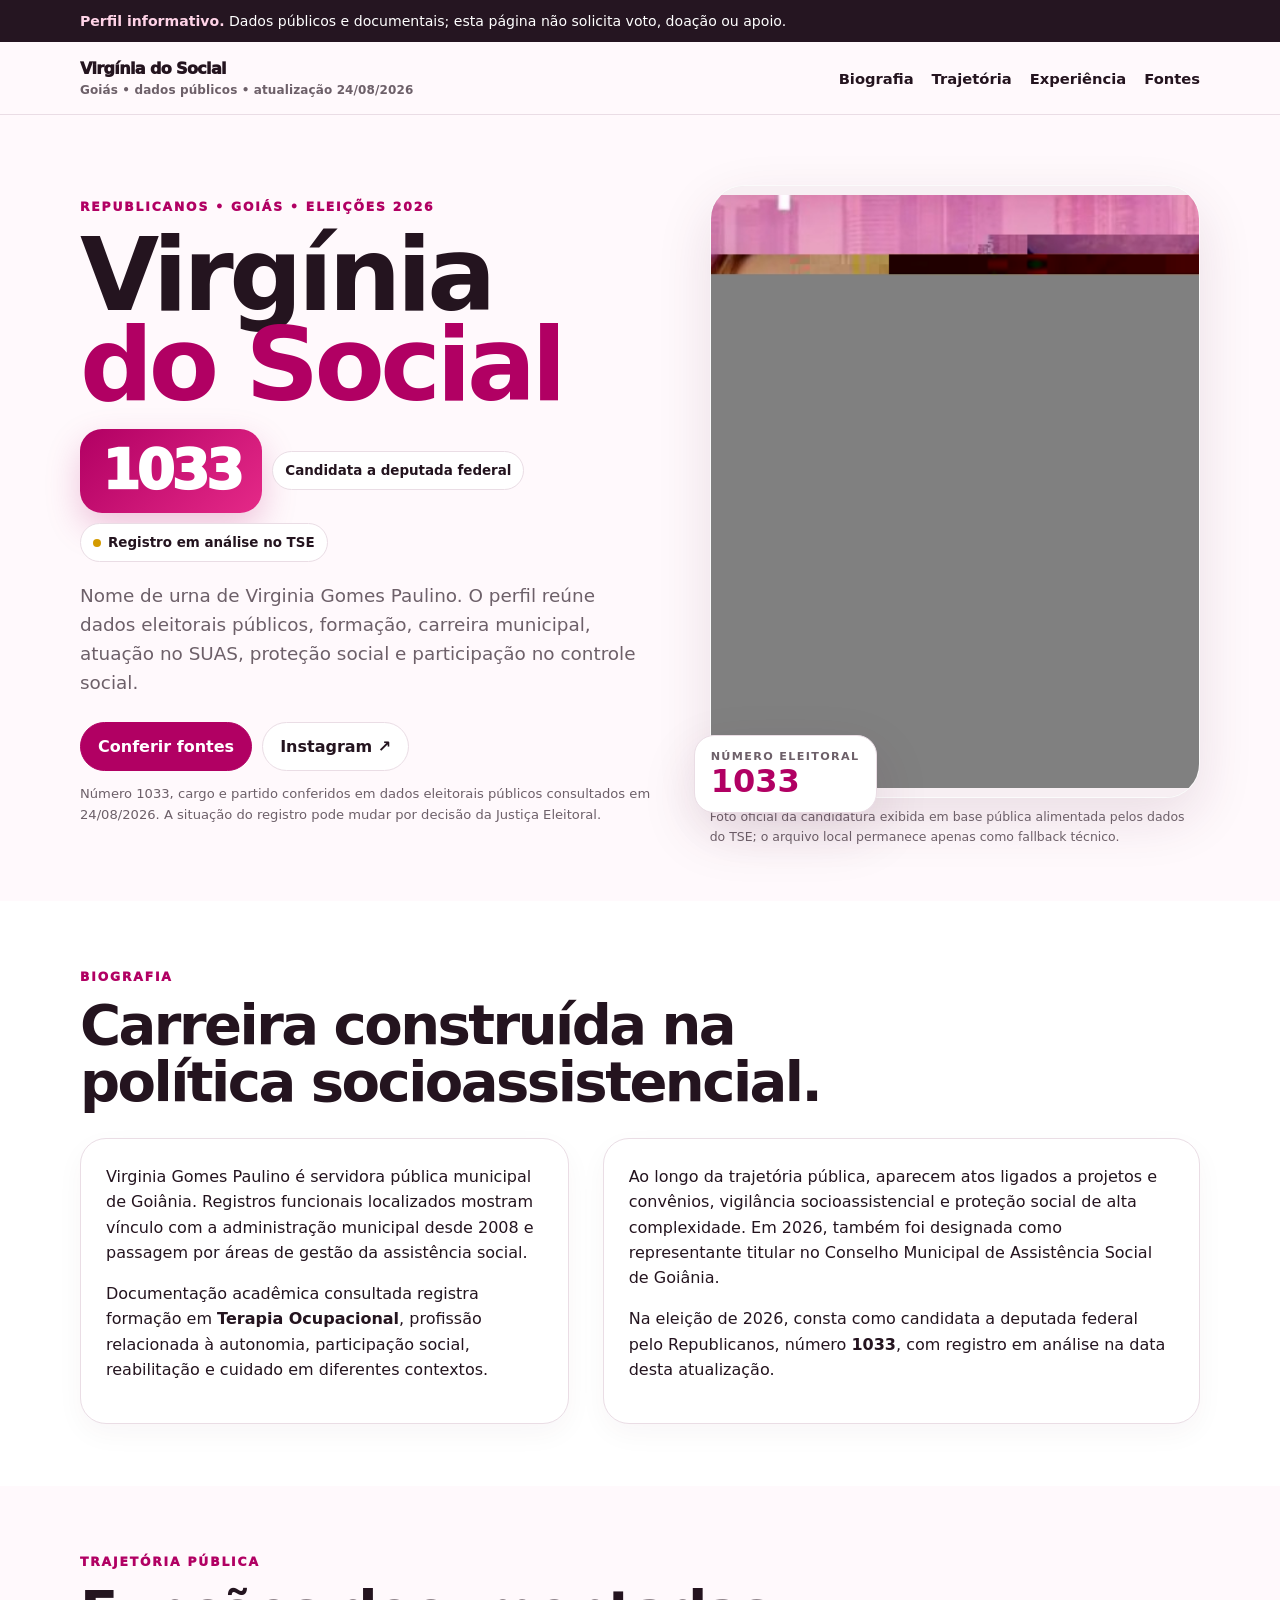
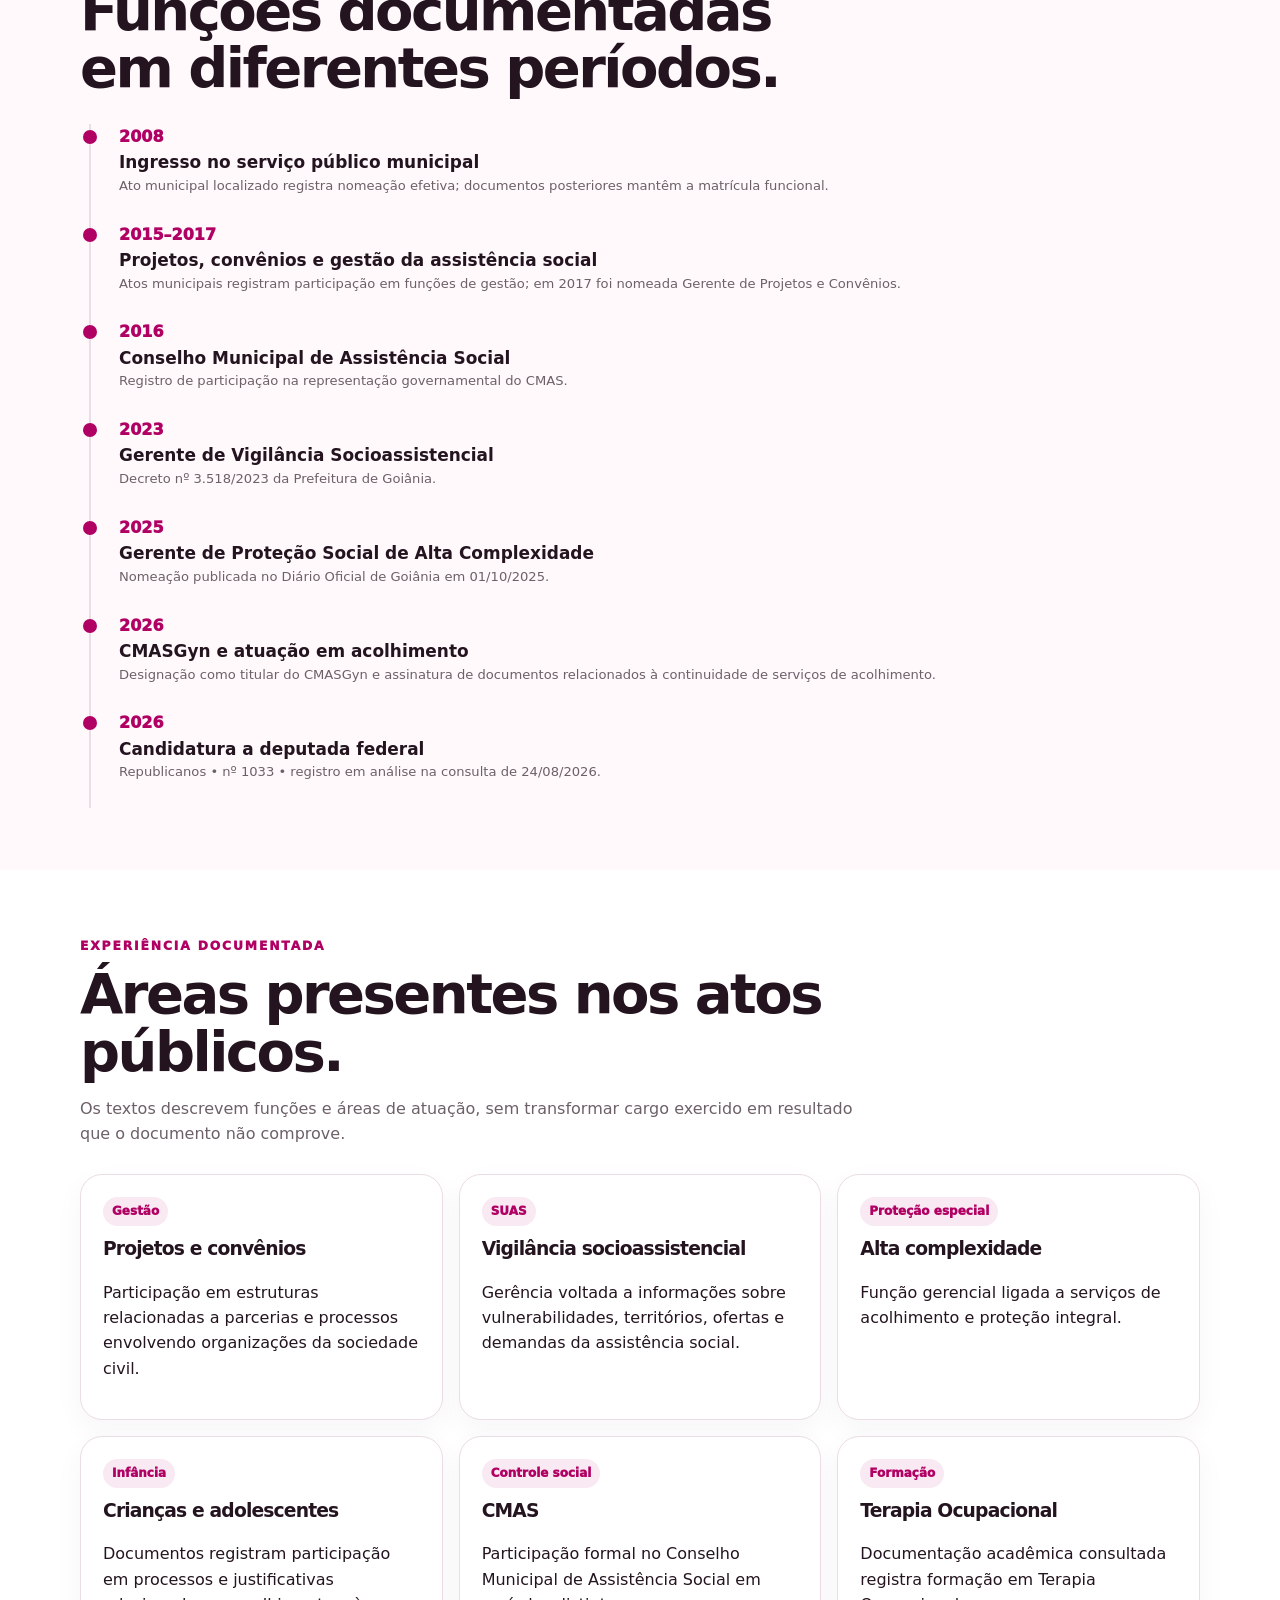
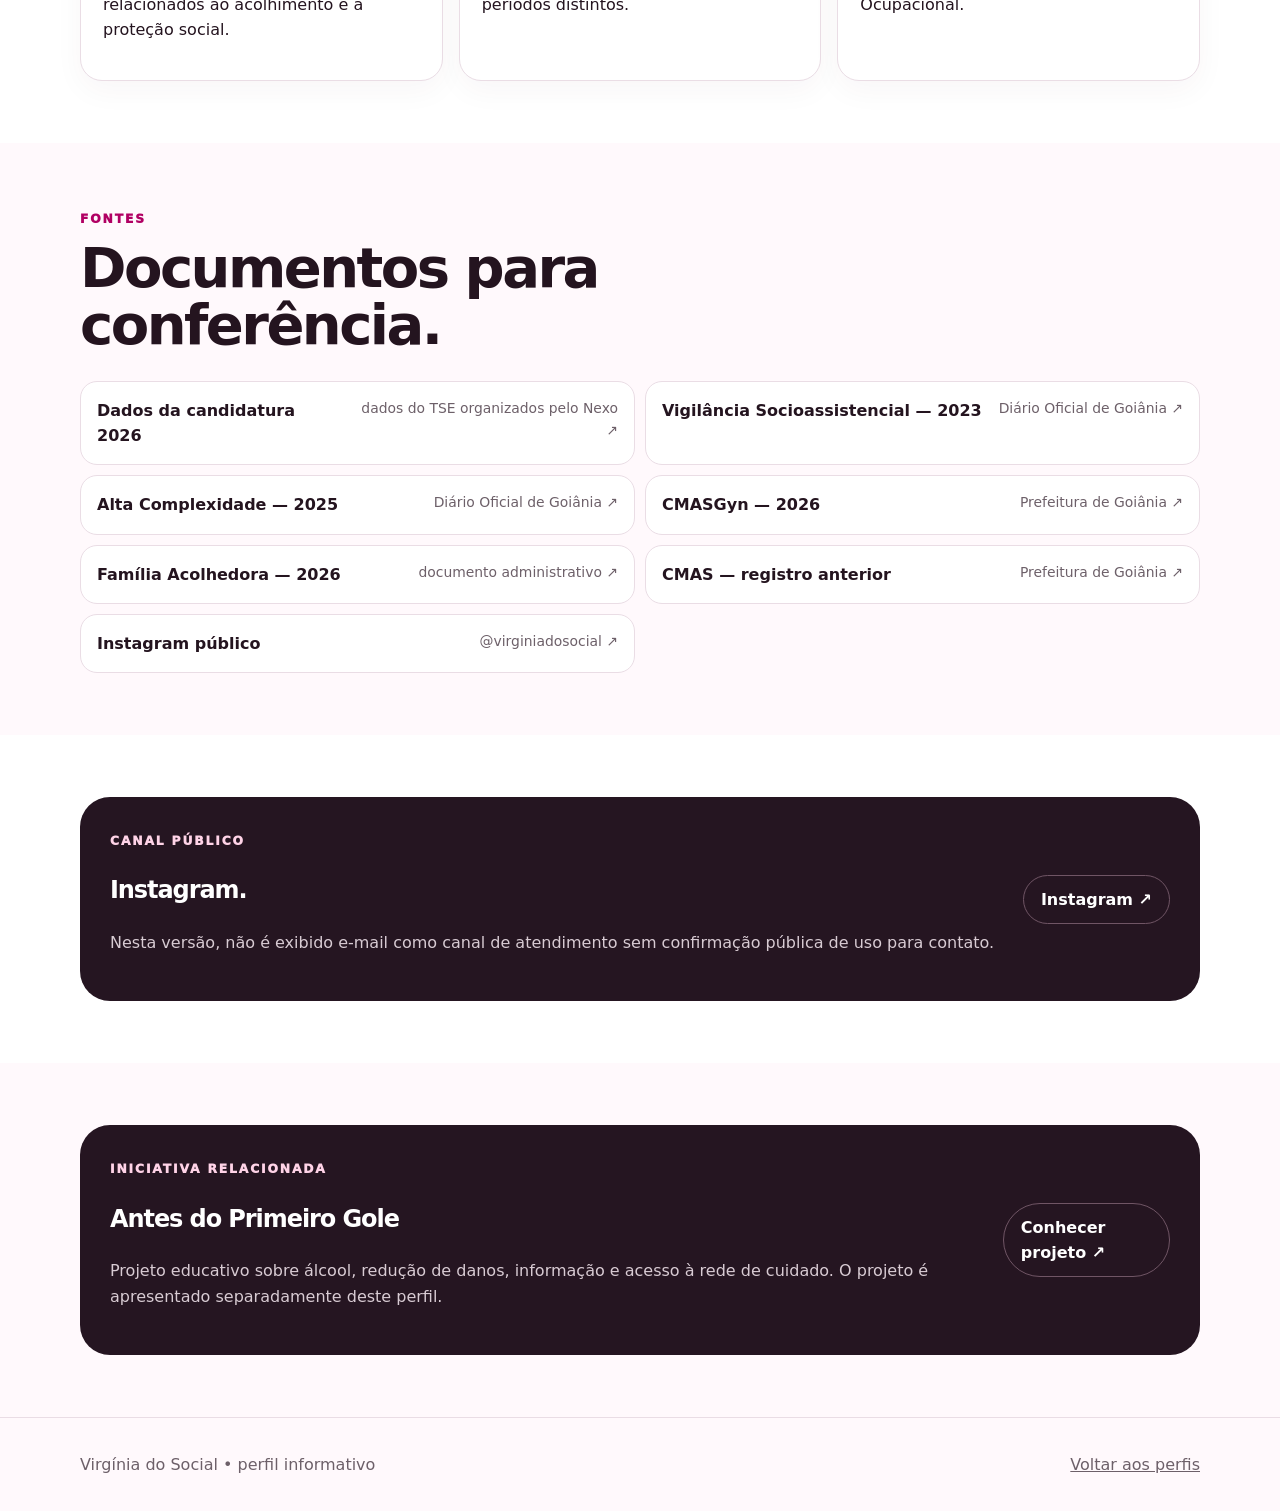
==== commit 0f28c433: "Trocar foto de Virgínia por foto oficial da candidatura" ====
--- a/docs/virginia/index.html
+++ b/docs/virginia/index.html
@@ -1 +1 @@
-<!doctype html><html lang="pt-BR"><head><meta charset="utf-8"><meta name="viewport" content="width=device-width,initial-scale=1"><meta name="description" content="Perfil informativo de Virgínia do Social: candidatura 2026, trajetória no serviço público, SUAS e fontes documentais."><title>Virgínia do Social — perfil informativo</title><link rel="stylesheet" href="../assets/styles.css"></head><body><div class="notice"><div class="wrap"><strong>Perfil informativo.</strong> Dados públicos e documentais; esta página não solicita voto, doação ou apoio.</div></div><header class="top"><div class="wrap nav"><a class="brand" href="../">Virgínia do Social<small>Goiás • dados públicos • atualização 24/08/2026</small></a><nav class="navlinks"><a href="#biografia">Biografia</a><a href="#trajetoria">Trajetória</a><a href="#experiencia">Experiência</a><a href="#fontes">Fontes</a></nav></div></header><main><section class="hero"><div class="wrap hero-grid"><div><span class="eyebrow">REPUBLICANOS • GOIÁS • ELEIÇÕES 2026</span><h1>Virgínia<br><span>do Social</span></h1><div class="identity-line"><div class="number-badge">1033</div><span class="pill">Candidata a deputada federal</span><span class="pill status">Registro em análise no TSE</span></div><p class="lead">Nome de urna de Virginia Gomes Paulino. O perfil reúne dados eleitorais públicos, formação, carreira municipal, atuação no SUAS, proteção social e participação no controle social.</p><div class="actions"><a class="btn primary" href="#fontes">Conferir fontes</a><a class="btn" href="https://www.instagram.com/virginiadosocial/" target="_blank" rel="noopener">Instagram ↗</a></div><p class="legal">Número 1033, cargo e partido conferidos em dados eleitorais públicos consultados em 24/08/2026. A situação do registro pode mudar por decisão da Justiça Eleitoral.</p></div><div class="photo-card"><div class="portrait"><img src="../assets/virginia.jpg" alt="Virgínia do Social"></div><div class="photo-number"><small>número eleitoral</small><b>1033</b></div><div class="caption">Foto recortada de material público de 2026 fornecido com autorização ao responsável pelo portal.</div></div></div></section><section class="section alt" id="biografia"><div class="wrap"><div class="section-head"><span class="eyebrow">Biografia</span><h2>Carreira construída na política socioassistencial.</h2></div><div class="bio-grid"><div class="bio-card"><p>Virginia Gomes Paulino é servidora pública municipal de Goiânia. Registros funcionais localizados mostram vínculo com a administração municipal desde 2008 e passagem por áreas de gestão da assistência social.</p><p>Documentação acadêmica consultada registra formação em <strong>Terapia Ocupacional</strong>, profissão relacionada à autonomia, participação social, reabilitação e cuidado em diferentes contextos.</p></div><div class="bio-card"><p>Ao longo da trajetória pública, aparecem atos ligados a projetos e convênios, vigilância socioassistencial e proteção social de alta complexidade. Em 2026, também foi designada como representante titular no Conselho Municipal de Assistência Social de Goiânia.</p><p>Na eleição de 2026, consta como candidata a deputada federal pelo Republicanos, número <strong>1033</strong>, com registro em análise na data desta atualização.</p></div></div></div></section><section id="trajetoria" class="section"><div class="wrap"><div class="section-head"><span class="eyebrow">Trajetória pública</span><h2>Funções documentadas em diferentes períodos.</h2></div><div class="timeline"><div class="timeline-item"><div class="year">2008</div><strong>Ingresso no serviço público municipal</strong><div class="legal">Ato municipal localizado registra nomeação efetiva; documentos posteriores mantêm a matrícula funcional.</div></div><div class="timeline-item"><div class="year">2015–2017</div><strong>Projetos, convênios e gestão da assistência social</strong><div class="legal">Atos municipais registram participação em funções de gestão; em 2017 foi nomeada Gerente de Projetos e Convênios.</div></div><div class="timeline-item"><div class="year">2016</div><strong>Conselho Municipal de Assistência Social</strong><div class="legal">Registro de participação na representação governamental do CMAS.</div></div><div class="timeline-item"><div class="year">2023</div><strong>Gerente de Vigilância Socioassistencial</strong><div class="legal">Decreto nº 3.518/2023 da Prefeitura de Goiânia.</div></div><div class="timeline-item"><div class="year">2025</div><strong>Gerente de Proteção Social de Alta Complexidade</strong><div class="legal">Nomeação publicada no Diário Oficial de Goiânia em 01/10/2025.</div></div><div class="timeline-item"><div class="year">2026</div><strong>CMASGyn e atuação em acolhimento</strong><div class="legal">Designação como titular do CMASGyn e assinatura de documentos relacionados à continuidade de serviços de acolhimento.</div></div><div class="timeline-item"><div class="year">2026</div><strong>Candidatura a deputada federal</strong><div class="legal">Republicanos • nº 1033 • registro em análise na consulta de 24/08/2026.</div></div></div></div></section><section id="experiencia" class="section alt"><div class="wrap"><div class="section-head"><span class="eyebrow">Experiência documentada</span><h2>Áreas presentes nos atos públicos.</h2><p>Os textos descrevem funções e áreas de atuação, sem transformar cargo exercido em resultado que o documento não comprove.</p></div><div class="grid"><article class="card"><span class="tag">Gestão</span><h3>Projetos e convênios</h3><p>Participação em estruturas relacionadas a parcerias e processos envolvendo organizações da sociedade civil.</p></article><article class="card"><span class="tag">SUAS</span><h3>Vigilância socioassistencial</h3><p>Gerência voltada a informações sobre vulnerabilidades, territórios, ofertas e demandas da assistência social.</p></article><article class="card"><span class="tag">Proteção especial</span><h3>Alta complexidade</h3><p>Função gerencial ligada a serviços de acolhimento e proteção integral.</p></article><article class="card"><span class="tag">Infância</span><h3>Crianças e adolescentes</h3><p>Documentos registram participação em processos e justificativas relacionados ao acolhimento e à proteção social.</p></article><article class="card"><span class="tag">Controle social</span><h3>CMAS</h3><p>Participação formal no Conselho Municipal de Assistência Social em períodos distintos.</p></article><article class="card"><span class="tag">Formação</span><h3>Terapia Ocupacional</h3><p>Documentação acadêmica consultada registra formação em Terapia Ocupacional.</p></article></div></div></section><section id="fontes" class="section"><div class="wrap"><div class="section-head"><span class="eyebrow">Fontes</span><h2>Documentos para conferência.</h2></div><div class="sources"><a class="source" href="https://candidatos.nexojornal.com.br/2026/go/virginia-do-social-90002548371/" target="_blank" rel="noopener"><strong>Dados da candidatura 2026</strong><span>dados do TSE organizados pelo Nexo ↗</span></a><a class="source" href="https://www.goiania.go.gov.br/Download/legislacao/diariooficial/2023/do_20230718_000008089.pdf" target="_blank" rel="noopener"><strong>Vigilância Socioassistencial — 2023</strong><span>Diário Oficial de Goiânia ↗</span></a><a class="source" href="https://www.goiania.go.gov.br/Download/legislacao/diariooficial/2025/do_20251001_000008634.pdf" target="_blank" rel="noopener"><strong>Alta Complexidade — 2025</strong><span>Diário Oficial de Goiânia ↗</span></a><a class="source" href="https://www.goiania.go.gov.br/html/gabinete_civil/sileg/dados/legis/2026/dp_20260327_009384639.html" target="_blank" rel="noopener"><strong>CMASGyn — 2026</strong><span>Prefeitura de Goiânia ↗</span></a><a class="source" href="https://www10.goiania.go.gov.br/DadosINTER/PUBLIC/arq_8312300.pdf" target="_blank" rel="noopener"><strong>Família Acolhedora — 2026</strong><span>documento administrativo ↗</span></a><a class="source" href="https://www.goiania.go.gov.br/html/gabinete_civil/sileg/dados/legis/2014/dc_20140523_000001342.html" target="_blank" rel="noopener"><strong>CMAS — registro anterior</strong><span>Prefeitura de Goiânia ↗</span></a><a class="source" href="https://www.instagram.com/virginiadosocial/" target="_blank" rel="noopener"><strong>Instagram público</strong><span>@virginiadosocial ↗</span></a></div></div></section><section class="section alt"><div class="wrap"><div class="contactbox"><div><span class="eyebrow" style="color:#ffd3e7">Canal público</span><h2>Instagram.</h2><p>Nesta versão, não é exibido e-mail como canal de atendimento sem confirmação pública de uso para contato.</p></div><div class="contactlinks"><a class="btn" href="https://www.instagram.com/virginiadosocial/" target="_blank" rel="noopener">Instagram ↗</a></div></div></div></section><section class="section"><div class="wrap"><div class="initiative"><div><span class="eyebrow" style="color:#ffd3e7">Iniciativa relacionada</span><h2>Antes do Primeiro Gole</h2><p>Projeto educativo sobre álcool, redução de danos, informação e acesso à rede de cuidado. O projeto é apresentado separadamente deste perfil.</p></div><a class="btn" href="https://rafaeel147-sketch.github.io/antes-do-primeiro-gole1/" target="_blank" rel="noopener">Conhecer projeto ↗</a></div></div></section></main><footer class="footer"><div class="wrap footer-grid"><div>Virgínia do Social • perfil informativo</div><a href="../">Voltar aos perfis</a></div></footer></body></html>+<!doctype html><html lang="pt-BR"><head><meta charset="utf-8"><meta name="viewport" content="width=device-width,initial-scale=1"><meta name="description" content="Perfil informativo de Virgínia do Social: candidatura 2026, trajetória no serviço público, SUAS e fontes documentais."><title>Virgínia do Social — perfil informativo</title><link rel="stylesheet" href="../assets/styles.css"></head><body><div class="notice"><div class="wrap"><strong>Perfil informativo.</strong> Dados públicos e documentais; esta página não solicita voto, doação ou apoio.</div></div><header class="top"><div class="wrap nav"><a class="brand" href="../">Virgínia do Social<small>Goiás • dados públicos • atualização 24/08/2026</small></a><nav class="navlinks"><a href="#biografia">Biografia</a><a href="#trajetoria">Trajetória</a><a href="#experiencia">Experiência</a><a href="#fontes">Fontes</a></nav></div></header><main><section class="hero"><div class="wrap hero-grid"><div><span class="eyebrow">REPUBLICANOS • GOIÁS • ELEIÇÕES 2026</span><h1>Virgínia<br><span>do Social</span></h1><div class="identity-line"><div class="number-badge">1033</div><span class="pill">Candidata a deputada federal</span><span class="pill status">Registro em análise no TSE</span></div><p class="lead">Nome de urna de Virginia Gomes Paulino. O perfil reúne dados eleitorais públicos, formação, carreira municipal, atuação no SUAS, proteção social e participação no controle social.</p><div class="actions"><a class="btn primary" href="#fontes">Conferir fontes</a><a class="btn" href="https://www.instagram.com/virginiadosocial/" target="_blank" rel="noopener">Instagram ↗</a></div><p class="legal">Número 1033, cargo e partido conferidos em dados eleitorais públicos consultados em 24/08/2026. A situação do registro pode mudar por decisão da Justiça Eleitoral.</p></div><div class="photo-card"><div class="portrait"><img src="https://candidatos.nexojornal.com.br/fotos/90002548371.jpg" alt="Virgínia do Social" referrerpolicy="no-referrer" style="object-fit:contain;object-position:center;background:#f7eff3" onerror="this.onerror=null;this.src='../assets/virginia.jpg'"></div><div class="photo-number"><small>número eleitoral</small><b>1033</b></div><div class="caption">Foto oficial da candidatura exibida em base pública alimentada pelos dados do TSE; o arquivo local permanece apenas como fallback técnico.</div></div></div></section><section class="section alt" id="biografia"><div class="wrap"><div class="section-head"><span class="eyebrow">Biografia</span><h2>Carreira construída na política socioassistencial.</h2></div><div class="bio-grid"><div class="bio-card"><p>Virginia Gomes Paulino é servidora pública municipal de Goiânia. Registros funcionais localizados mostram vínculo com a administração municipal desde 2008 e passagem por áreas de gestão da assistência social.</p><p>Documentação acadêmica consultada registra formação em <strong>Terapia Ocupacional</strong>, profissão relacionada à autonomia, participação social, reabilitação e cuidado em diferentes contextos.</p></div><div class="bio-card"><p>Ao longo da trajetória pública, aparecem atos ligados a projetos e convênios, vigilância socioassistencial e proteção social de alta complexidade. Em 2026, também foi designada como representante titular no Conselho Municipal de Assistência Social de Goiânia.</p><p>Na eleição de 2026, consta como candidata a deputada federal pelo Republicanos, número <strong>1033</strong>, com registro em análise na data desta atualização.</p></div></div></div></section><section id="trajetoria" class="section"><div class="wrap"><div class="section-head"><span class="eyebrow">Trajetória pública</span><h2>Funções documentadas em diferentes períodos.</h2></div><div class="timeline"><div class="timeline-item"><div class="year">2008</div><strong>Ingresso no serviço público municipal</strong><div class="legal">Ato municipal localizado registra nomeação efetiva; documentos posteriores mantêm a matrícula funcional.</div></div><div class="timeline-item"><div class="year">2015–2017</div><strong>Projetos, convênios e gestão da assistência social</strong><div class="legal">Atos municipais registram participação em funções de gestão; em 2017 foi nomeada Gerente de Projetos e Convênios.</div></div><div class="timeline-item"><div class="year">2016</div><strong>Conselho Municipal de Assistência Social</strong><div class="legal">Registro de participação na representação governamental do CMAS.</div></div><div class="timeline-item"><div class="year">2023</div><strong>Gerente de Vigilância Socioassistencial</strong><div class="legal">Decreto nº 3.518/2023 da Prefeitura de Goiânia.</div></div><div class="timeline-item"><div class="year">2025</div><strong>Gerente de Proteção Social de Alta Complexidade</strong><div class="legal">Nomeação publicada no Diário Oficial de Goiânia em 01/10/2025.</div></div><div class="timeline-item"><div class="year">2026</div><strong>CMASGyn e atuação em acolhimento</strong><div class="legal">Designação como titular do CMASGyn e assinatura de documentos relacionados à continuidade de serviços de acolhimento.</div></div><div class="timeline-item"><div class="year">2026</div><strong>Candidatura a deputada federal</strong><div class="legal">Republicanos • nº 1033 • registro em análise na consulta de 24/08/2026.</div></div></div></div></section><section id="experiencia" class="section alt"><div class="wrap"><div class="section-head"><span class="eyebrow">Experiência documentada</span><h2>Áreas presentes nos atos públicos.</h2><p>Os textos descrevem funções e áreas de atuação, sem transformar cargo exercido em resultado que o documento não comprove.</p></div><div class="grid"><article class="card"><span class="tag">Gestão</span><h3>Projetos e convênios</h3><p>Participação em estruturas relacionadas a parcerias e processos envolvendo organizações da sociedade civil.</p></article><article class="card"><span class="tag">SUAS</span><h3>Vigilância socioassistencial</h3><p>Gerência voltada a informações sobre vulnerabilidades, territórios, ofertas e demandas da assistência social.</p></article><article class="card"><span class="tag">Proteção especial</span><h3>Alta complexidade</h3><p>Função gerencial ligada a serviços de acolhimento e proteção integral.</p></article><article class="card"><span class="tag">Infância</span><h3>Crianças e adolescentes</h3><p>Documentos registram participação em processos e justificativas relacionados ao acolhimento e à proteção social.</p></article><article class="card"><span class="tag">Controle social</span><h3>CMAS</h3><p>Participação formal no Conselho Municipal de Assistência Social em períodos distintos.</p></article><article class="card"><span class="tag">Formação</span><h3>Terapia Ocupacional</h3><p>Documentação acadêmica consultada registra formação em Terapia Ocupacional.</p></article></div></div></section><section id="fontes" class="section"><div class="wrap"><div class="section-head"><span class="eyebrow">Fontes</span><h2>Documentos para conferência.</h2></div><div class="sources"><a class="source" href="https://candidatos.nexojornal.com.br/2026/go/virginia-do-social-90002548371/" target="_blank" rel="noopener"><strong>Dados da candidatura 2026</strong><span>dados do TSE organizados pelo Nexo ↗</span></a><a class="source" href="https://www.goiania.go.gov.br/Download/legislacao/diariooficial/2023/do_20230718_000008089.pdf" target="_blank" rel="noopener"><strong>Vigilância Socioassistencial — 2023</strong><span>Diário Oficial de Goiânia ↗</span></a><a class="source" href="https://www.goiania.go.gov.br/Download/legislacao/diariooficial/2025/do_20251001_000008634.pdf" target="_blank" rel="noopener"><strong>Alta Complexidade — 2025</strong><span>Diário Oficial de Goiânia ↗</span></a><a class="source" href="https://www.goiania.go.gov.br/html/gabinete_civil/sileg/dados/legis/2026/dp_20260327_009384639.html" target="_blank" rel="noopener"><strong>CMASGyn — 2026</strong><span>Prefeitura de Goiânia ↗</span></a><a class="source" href="https://www10.goiania.go.gov.br/DadosINTER/PUBLIC/arq_8312300.pdf" target="_blank" rel="noopener"><strong>Família Acolhedora — 2026</strong><span>documento administrativo ↗</span></a><a class="source" href="https://www.goiania.go.gov.br/html/gabinete_civil/sileg/dados/legis/2014/dc_20140523_000001342.html" target="_blank" rel="noopener"><strong>CMAS — registro anterior</strong><span>Prefeitura de Goiânia ↗</span></a><a class="source" href="https://www.instagram.com/virginiadosocial/" target="_blank" rel="noopener"><strong>Instagram público</strong><span>@virginiadosocial ↗</span></a></div></div></section><section class="section alt"><div class="wrap"><div class="contactbox"><div><span class="eyebrow" style="color:#ffd3e7">Canal público</span><h2>Instagram.</h2><p>Nesta versão, não é exibido e-mail como canal de atendimento sem confirmação pública de uso para contato.</p></div><div class="contactlinks"><a class="btn" href="https://www.instagram.com/virginiadosocial/" target="_blank" rel="noopener">Instagram ↗</a></div></div></div></section><section class="section"><div class="wrap"><div class="initiative"><div><span class="eyebrow" style="color:#ffd3e7">Iniciativa relacionada</span><h2>Antes do Primeiro Gole</h2><p>Projeto educativo sobre álcool, redução de danos, informação e acesso à rede de cuidado. O projeto é apresentado separadamente deste perfil.</p></div><a class="btn" href="https://rafaeel147-sketch.github.io/antes-do-primeiro-gole1/" target="_blank" rel="noopener">Conhecer projeto ↗</a></div></div></section></main><footer class="footer"><div class="wrap footer-grid"><div>Virgínia do Social • perfil informativo</div><a href="../">Voltar aos perfis</a></div></footer></body></html>
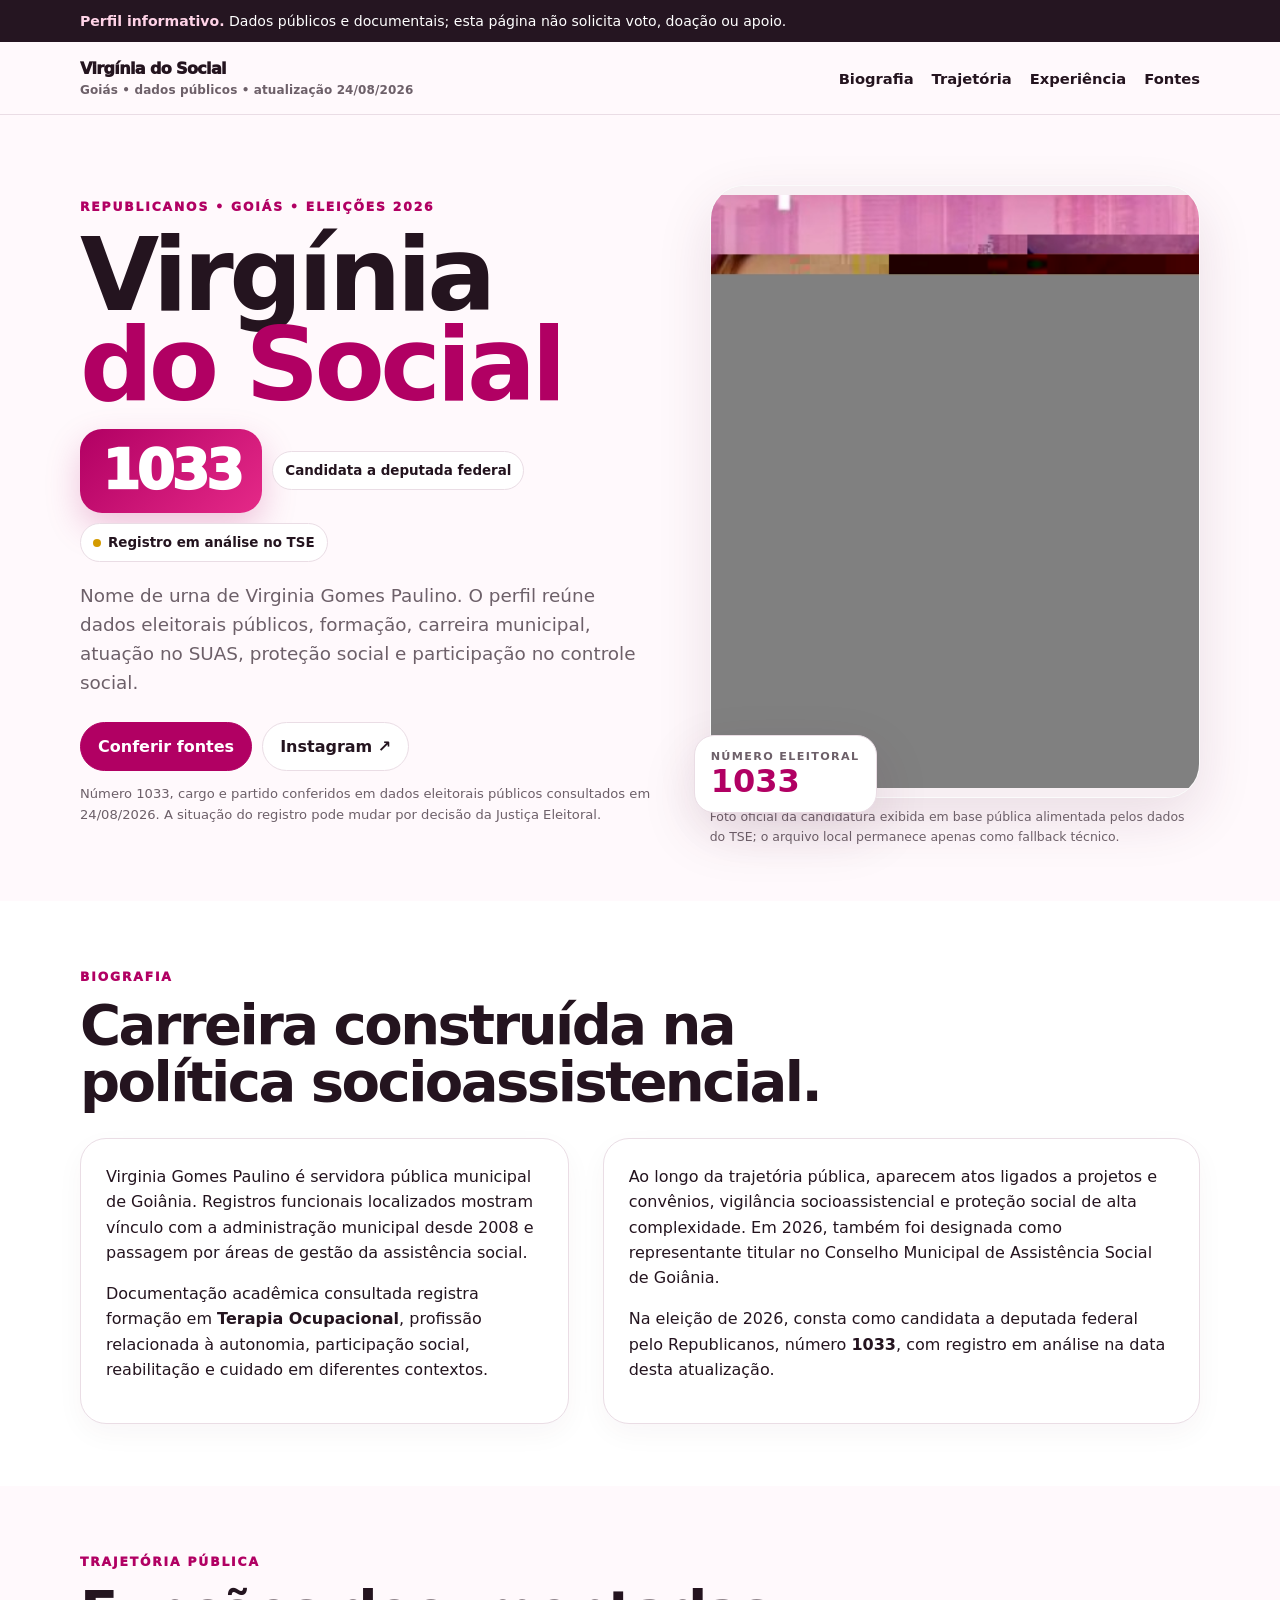
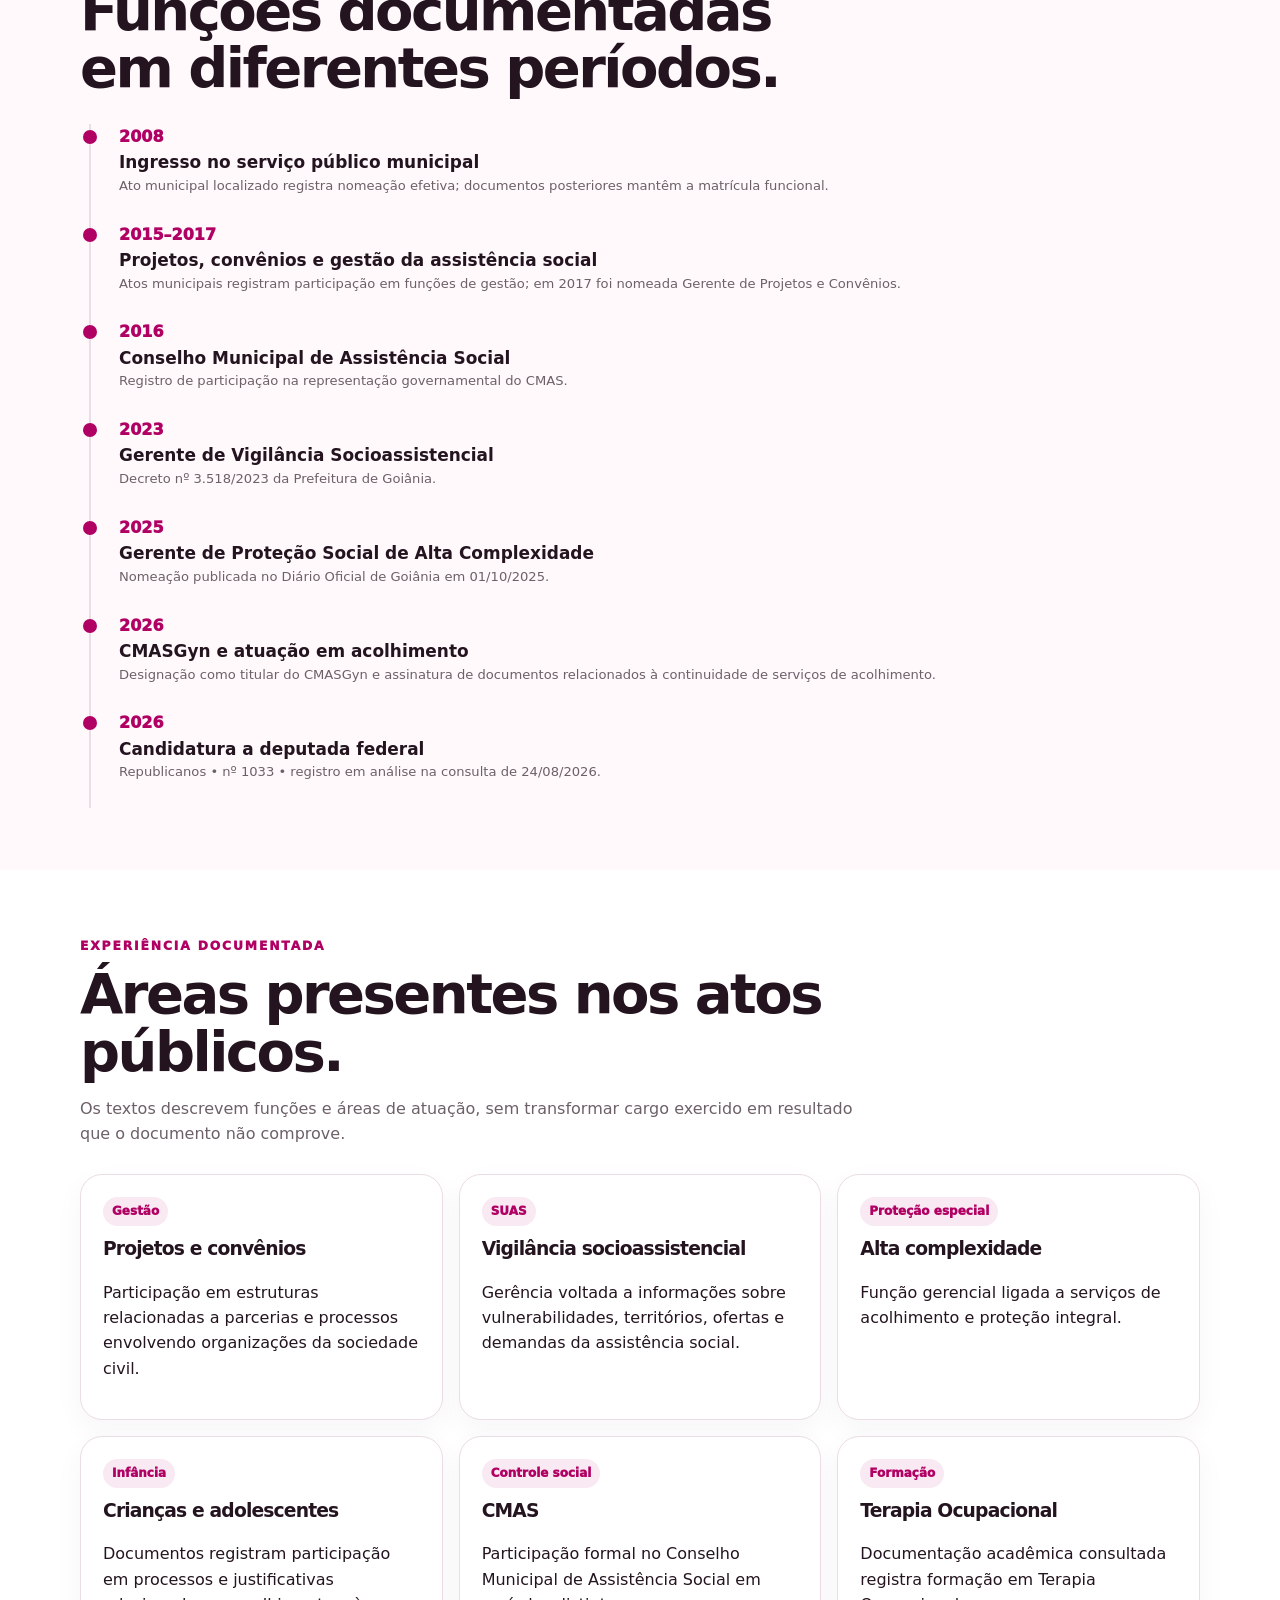
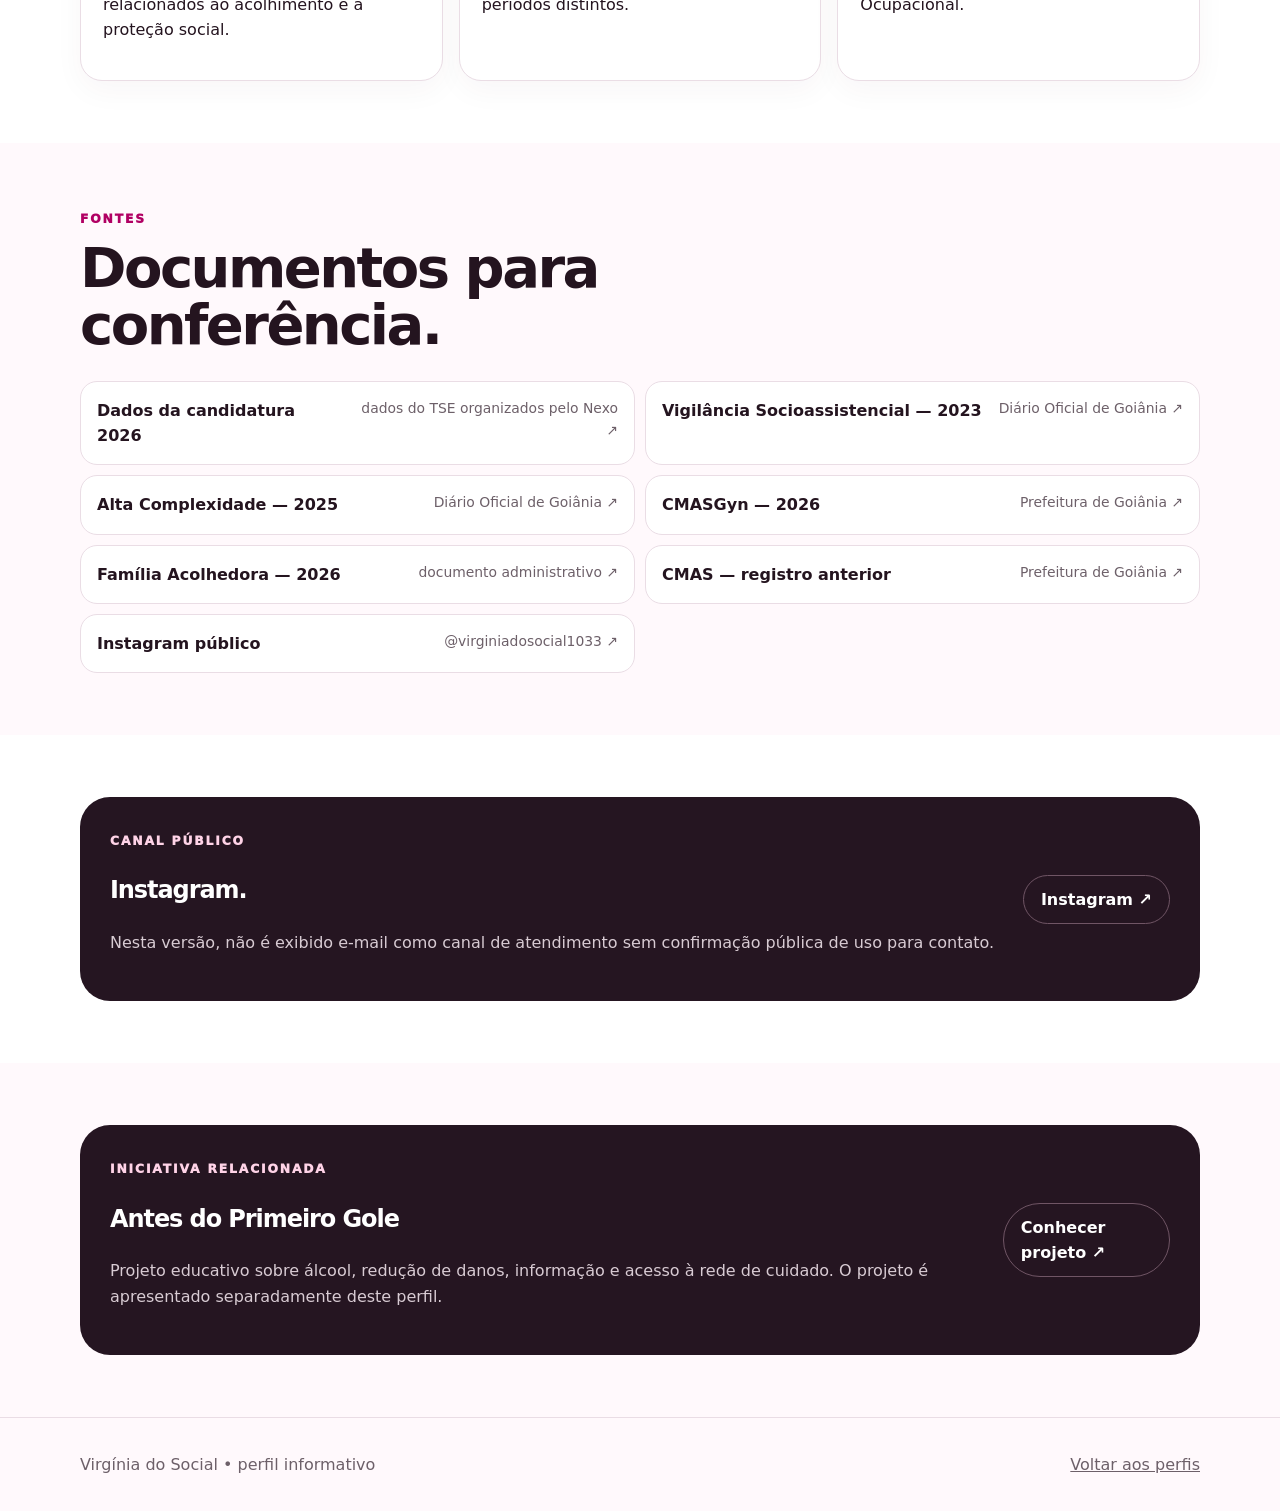
==== commit ec70da7f: "Corrigir Instagram de Virgínia para perfil 1033" ====
--- a/docs/virginia/index.html
+++ b/docs/virginia/index.html
@@ -1 +1 @@
-<!doctype html><html lang="pt-BR"><head><meta charset="utf-8"><meta name="viewport" content="width=device-width,initial-scale=1"><meta name="description" content="Perfil informativo de Virgínia do Social: candidatura 2026, trajetória no serviço público, SUAS e fontes documentais."><title>Virgínia do Social — perfil informativo</title><link rel="stylesheet" href="../assets/styles.css"></head><body><div class="notice"><div class="wrap"><strong>Perfil informativo.</strong> Dados públicos e documentais; esta página não solicita voto, doação ou apoio.</div></div><header class="top"><div class="wrap nav"><a class="brand" href="../">Virgínia do Social<small>Goiás • dados públicos • atualização 24/08/2026</small></a><nav class="navlinks"><a href="#biografia">Biografia</a><a href="#trajetoria">Trajetória</a><a href="#experiencia">Experiência</a><a href="#fontes">Fontes</a></nav></div></header><main><section class="hero"><div class="wrap hero-grid"><div><span class="eyebrow">REPUBLICANOS • GOIÁS • ELEIÇÕES 2026</span><h1>Virgínia<br><span>do Social</span></h1><div class="identity-line"><div class="number-badge">1033</div><span class="pill">Candidata a deputada federal</span><span class="pill status">Registro em análise no TSE</span></div><p class="lead">Nome de urna de Virginia Gomes Paulino. O perfil reúne dados eleitorais públicos, formação, carreira municipal, atuação no SUAS, proteção social e participação no controle social.</p><div class="actions"><a class="btn primary" href="#fontes">Conferir fontes</a><a class="btn" href="https://www.instagram.com/virginiadosocial/" target="_blank" rel="noopener">Instagram ↗</a></div><p class="legal">Número 1033, cargo e partido conferidos em dados eleitorais públicos consultados em 24/08/2026. A situação do registro pode mudar por decisão da Justiça Eleitoral.</p></div><div class="photo-card"><div class="portrait"><img src="https://candidatos.nexojornal.com.br/fotos/90002548371.jpg" alt="Virgínia do Social" referrerpolicy="no-referrer" style="object-fit:contain;object-position:center;background:#f7eff3" onerror="this.onerror=null;this.src='../assets/virginia.jpg'"></div><div class="photo-number"><small>número eleitoral</small><b>1033</b></div><div class="caption">Foto oficial da candidatura exibida em base pública alimentada pelos dados do TSE; o arquivo local permanece apenas como fallback técnico.</div></div></div></section><section class="section alt" id="biografia"><div class="wrap"><div class="section-head"><span class="eyebrow">Biografia</span><h2>Carreira construída na política socioassistencial.</h2></div><div class="bio-grid"><div class="bio-card"><p>Virginia Gomes Paulino é servidora pública municipal de Goiânia. Registros funcionais localizados mostram vínculo com a administração municipal desde 2008 e passagem por áreas de gestão da assistência social.</p><p>Documentação acadêmica consultada registra formação em <strong>Terapia Ocupacional</strong>, profissão relacionada à autonomia, participação social, reabilitação e cuidado em diferentes contextos.</p></div><div class="bio-card"><p>Ao longo da trajetória pública, aparecem atos ligados a projetos e convênios, vigilância socioassistencial e proteção social de alta complexidade. Em 2026, também foi designada como representante titular no Conselho Municipal de Assistência Social de Goiânia.</p><p>Na eleição de 2026, consta como candidata a deputada federal pelo Republicanos, número <strong>1033</strong>, com registro em análise na data desta atualização.</p></div></div></div></section><section id="trajetoria" class="section"><div class="wrap"><div class="section-head"><span class="eyebrow">Trajetória pública</span><h2>Funções documentadas em diferentes períodos.</h2></div><div class="timeline"><div class="timeline-item"><div class="year">2008</div><strong>Ingresso no serviço público municipal</strong><div class="legal">Ato municipal localizado registra nomeação efetiva; documentos posteriores mantêm a matrícula funcional.</div></div><div class="timeline-item"><div class="year">2015–2017</div><strong>Projetos, convênios e gestão da assistência social</strong><div class="legal">Atos municipais registram participação em funções de gestão; em 2017 foi nomeada Gerente de Projetos e Convênios.</div></div><div class="timeline-item"><div class="year">2016</div><strong>Conselho Municipal de Assistência Social</strong><div class="legal">Registro de participação na representação governamental do CMAS.</div></div><div class="timeline-item"><div class="year">2023</div><strong>Gerente de Vigilância Socioassistencial</strong><div class="legal">Decreto nº 3.518/2023 da Prefeitura de Goiânia.</div></div><div class="timeline-item"><div class="year">2025</div><strong>Gerente de Proteção Social de Alta Complexidade</strong><div class="legal">Nomeação publicada no Diário Oficial de Goiânia em 01/10/2025.</div></div><div class="timeline-item"><div class="year">2026</div><strong>CMASGyn e atuação em acolhimento</strong><div class="legal">Designação como titular do CMASGyn e assinatura de documentos relacionados à continuidade de serviços de acolhimento.</div></div><div class="timeline-item"><div class="year">2026</div><strong>Candidatura a deputada federal</strong><div class="legal">Republicanos • nº 1033 • registro em análise na consulta de 24/08/2026.</div></div></div></div></section><section id="experiencia" class="section alt"><div class="wrap"><div class="section-head"><span class="eyebrow">Experiência documentada</span><h2>Áreas presentes nos atos públicos.</h2><p>Os textos descrevem funções e áreas de atuação, sem transformar cargo exercido em resultado que o documento não comprove.</p></div><div class="grid"><article class="card"><span class="tag">Gestão</span><h3>Projetos e convênios</h3><p>Participação em estruturas relacionadas a parcerias e processos envolvendo organizações da sociedade civil.</p></article><article class="card"><span class="tag">SUAS</span><h3>Vigilância socioassistencial</h3><p>Gerência voltada a informações sobre vulnerabilidades, territórios, ofertas e demandas da assistência social.</p></article><article class="card"><span class="tag">Proteção especial</span><h3>Alta complexidade</h3><p>Função gerencial ligada a serviços de acolhimento e proteção integral.</p></article><article class="card"><span class="tag">Infância</span><h3>Crianças e adolescentes</h3><p>Documentos registram participação em processos e justificativas relacionados ao acolhimento e à proteção social.</p></article><article class="card"><span class="tag">Controle social</span><h3>CMAS</h3><p>Participação formal no Conselho Municipal de Assistência Social em períodos distintos.</p></article><article class="card"><span class="tag">Formação</span><h3>Terapia Ocupacional</h3><p>Documentação acadêmica consultada registra formação em Terapia Ocupacional.</p></article></div></div></section><section id="fontes" class="section"><div class="wrap"><div class="section-head"><span class="eyebrow">Fontes</span><h2>Documentos para conferência.</h2></div><div class="sources"><a class="source" href="https://candidatos.nexojornal.com.br/2026/go/virginia-do-social-90002548371/" target="_blank" rel="noopener"><strong>Dados da candidatura 2026</strong><span>dados do TSE organizados pelo Nexo ↗</span></a><a class="source" href="https://www.goiania.go.gov.br/Download/legislacao/diariooficial/2023/do_20230718_000008089.pdf" target="_blank" rel="noopener"><strong>Vigilância Socioassistencial — 2023</strong><span>Diário Oficial de Goiânia ↗</span></a><a class="source" href="https://www.goiania.go.gov.br/Download/legislacao/diariooficial/2025/do_20251001_000008634.pdf" target="_blank" rel="noopener"><strong>Alta Complexidade — 2025</strong><span>Diário Oficial de Goiânia ↗</span></a><a class="source" href="https://www.goiania.go.gov.br/html/gabinete_civil/sileg/dados/legis/2026/dp_20260327_009384639.html" target="_blank" rel="noopener"><strong>CMASGyn — 2026</strong><span>Prefeitura de Goiânia ↗</span></a><a class="source" href="https://www10.goiania.go.gov.br/DadosINTER/PUBLIC/arq_8312300.pdf" target="_blank" rel="noopener"><strong>Família Acolhedora — 2026</strong><span>documento administrativo ↗</span></a><a class="source" href="https://www.goiania.go.gov.br/html/gabinete_civil/sileg/dados/legis/2014/dc_20140523_000001342.html" target="_blank" rel="noopener"><strong>CMAS — registro anterior</strong><span>Prefeitura de Goiânia ↗</span></a><a class="source" href="https://www.instagram.com/virginiadosocial/" target="_blank" rel="noopener"><strong>Instagram público</strong><span>@virginiadosocial ↗</span></a></div></div></section><section class="section alt"><div class="wrap"><div class="contactbox"><div><span class="eyebrow" style="color:#ffd3e7">Canal público</span><h2>Instagram.</h2><p>Nesta versão, não é exibido e-mail como canal de atendimento sem confirmação pública de uso para contato.</p></div><div class="contactlinks"><a class="btn" href="https://www.instagram.com/virginiadosocial/" target="_blank" rel="noopener">Instagram ↗</a></div></div></div></section><section class="section"><div class="wrap"><div class="initiative"><div><span class="eyebrow" style="color:#ffd3e7">Iniciativa relacionada</span><h2>Antes do Primeiro Gole</h2><p>Projeto educativo sobre álcool, redução de danos, informação e acesso à rede de cuidado. O projeto é apresentado separadamente deste perfil.</p></div><a class="btn" href="https://rafaeel147-sketch.github.io/antes-do-primeiro-gole1/" target="_blank" rel="noopener">Conhecer projeto ↗</a></div></div></section></main><footer class="footer"><div class="wrap footer-grid"><div>Virgínia do Social • perfil informativo</div><a href="../">Voltar aos perfis</a></div></footer></body></html>+<!doctype html><html lang="pt-BR"><head><meta charset="utf-8"><meta name="viewport" content="width=device-width,initial-scale=1"><meta name="description" content="Perfil informativo de Virgínia do Social: candidatura 2026, trajetória no serviço público, SUAS e fontes documentais."><title>Virgínia do Social — perfil informativo</title><link rel="stylesheet" href="../assets/styles.css"></head><body><div class="notice"><div class="wrap"><strong>Perfil informativo.</strong> Dados públicos e documentais; esta página não solicita voto, doação ou apoio.</div></div><header class="top"><div class="wrap nav"><a class="brand" href="../">Virgínia do Social<small>Goiás • dados públicos • atualização 24/08/2026</small></a><nav class="navlinks"><a href="#biografia">Biografia</a><a href="#trajetoria">Trajetória</a><a href="#experiencia">Experiência</a><a href="#fontes">Fontes</a></nav></div></header><main><section class="hero"><div class="wrap hero-grid"><div><span class="eyebrow">REPUBLICANOS • GOIÁS • ELEIÇÕES 2026</span><h1>Virgínia<br><span>do Social</span></h1><div class="identity-line"><div class="number-badge">1033</div><span class="pill">Candidata a deputada federal</span><span class="pill status">Registro em análise no TSE</span></div><p class="lead">Nome de urna de Virginia Gomes Paulino. O perfil reúne dados eleitorais públicos, formação, carreira municipal, atuação no SUAS, proteção social e participação no controle social.</p><div class="actions"><a class="btn primary" href="#fontes">Conferir fontes</a><a class="btn" href="https://www.instagram.com/virginiadosocial1033/" target="_blank" rel="noopener">Instagram ↗</a></div><p class="legal">Número 1033, cargo e partido conferidos em dados eleitorais públicos consultados em 24/08/2026. A situação do registro pode mudar por decisão da Justiça Eleitoral.</p></div><div class="photo-card"><div class="portrait"><img src="https://candidatos.nexojornal.com.br/fotos/90002548371.jpg" alt="Virgínia do Social" referrerpolicy="no-referrer" style="object-fit:contain;object-position:center;background:#f7eff3" onerror="this.onerror=null;this.src='../assets/virginia.jpg'"></div><div class="photo-number"><small>número eleitoral</small><b>1033</b></div><div class="caption">Foto oficial da candidatura exibida em base pública alimentada pelos dados do TSE; o arquivo local permanece apenas como fallback técnico.</div></div></div></section><section class="section alt" id="biografia"><div class="wrap"><div class="section-head"><span class="eyebrow">Biografia</span><h2>Carreira construída na política socioassistencial.</h2></div><div class="bio-grid"><div class="bio-card"><p>Virginia Gomes Paulino é servidora pública municipal de Goiânia. Registros funcionais localizados mostram vínculo com a administração municipal desde 2008 e passagem por áreas de gestão da assistência social.</p><p>Documentação acadêmica consultada registra formação em <strong>Terapia Ocupacional</strong>, profissão relacionada à autonomia, participação social, reabilitação e cuidado em diferentes contextos.</p></div><div class="bio-card"><p>Ao longo da trajetória pública, aparecem atos ligados a projetos e convênios, vigilância socioassistencial e proteção social de alta complexidade. Em 2026, também foi designada como representante titular no Conselho Municipal de Assistência Social de Goiânia.</p><p>Na eleição de 2026, consta como candidata a deputada federal pelo Republicanos, número <strong>1033</strong>, com registro em análise na data desta atualização.</p></div></div></div></section><section id="trajetoria" class="section"><div class="wrap"><div class="section-head"><span class="eyebrow">Trajetória pública</span><h2>Funções documentadas em diferentes períodos.</h2></div><div class="timeline"><div class="timeline-item"><div class="year">2008</div><strong>Ingresso no serviço público municipal</strong><div class="legal">Ato municipal localizado registra nomeação efetiva; documentos posteriores mantêm a matrícula funcional.</div></div><div class="timeline-item"><div class="year">2015–2017</div><strong>Projetos, convênios e gestão da assistência social</strong><div class="legal">Atos municipais registram participação em funções de gestão; em 2017 foi nomeada Gerente de Projetos e Convênios.</div></div><div class="timeline-item"><div class="year">2016</div><strong>Conselho Municipal de Assistência Social</strong><div class="legal">Registro de participação na representação governamental do CMAS.</div></div><div class="timeline-item"><div class="year">2023</div><strong>Gerente de Vigilância Socioassistencial</strong><div class="legal">Decreto nº 3.518/2023 da Prefeitura de Goiânia.</div></div><div class="timeline-item"><div class="year">2025</div><strong>Gerente de Proteção Social de Alta Complexidade</strong><div class="legal">Nomeação publicada no Diário Oficial de Goiânia em 01/10/2025.</div></div><div class="timeline-item"><div class="year">2026</div><strong>CMASGyn e atuação em acolhimento</strong><div class="legal">Designação como titular do CMASGyn e assinatura de documentos relacionados à continuidade de serviços de acolhimento.</div></div><div class="timeline-item"><div class="year">2026</div><strong>Candidatura a deputada federal</strong><div class="legal">Republicanos • nº 1033 • registro em análise na consulta de 24/08/2026.</div></div></div></div></section><section id="experiencia" class="section alt"><div class="wrap"><div class="section-head"><span class="eyebrow">Experiência documentada</span><h2>Áreas presentes nos atos públicos.</h2><p>Os textos descrevem funções e áreas de atuação, sem transformar cargo exercido em resultado que o documento não comprove.</p></div><div class="grid"><article class="card"><span class="tag">Gestão</span><h3>Projetos e convênios</h3><p>Participação em estruturas relacionadas a parcerias e processos envolvendo organizações da sociedade civil.</p></article><article class="card"><span class="tag">SUAS</span><h3>Vigilância socioassistencial</h3><p>Gerência voltada a informações sobre vulnerabilidades, territórios, ofertas e demandas da assistência social.</p></article><article class="card"><span class="tag">Proteção especial</span><h3>Alta complexidade</h3><p>Função gerencial ligada a serviços de acolhimento e proteção integral.</p></article><article class="card"><span class="tag">Infância</span><h3>Crianças e adolescentes</h3><p>Documentos registram participação em processos e justificativas relacionados ao acolhimento e à proteção social.</p></article><article class="card"><span class="tag">Controle social</span><h3>CMAS</h3><p>Participação formal no Conselho Municipal de Assistência Social em períodos distintos.</p></article><article class="card"><span class="tag">Formação</span><h3>Terapia Ocupacional</h3><p>Documentação acadêmica consultada registra formação em Terapia Ocupacional.</p></article></div></div></section><section id="fontes" class="section"><div class="wrap"><div class="section-head"><span class="eyebrow">Fontes</span><h2>Documentos para conferência.</h2></div><div class="sources"><a class="source" href="https://candidatos.nexojornal.com.br/2026/go/virginia-do-social-90002548371/" target="_blank" rel="noopener"><strong>Dados da candidatura 2026</strong><span>dados do TSE organizados pelo Nexo ↗</span></a><a class="source" href="https://www.goiania.go.gov.br/Download/legislacao/diariooficial/2023/do_20230718_000008089.pdf" target="_blank" rel="noopener"><strong>Vigilância Socioassistencial — 2023</strong><span>Diário Oficial de Goiânia ↗</span></a><a class="source" href="https://www.goiania.go.gov.br/Download/legislacao/diariooficial/2025/do_20251001_000008634.pdf" target="_blank" rel="noopener"><strong>Alta Complexidade — 2025</strong><span>Diário Oficial de Goiânia ↗</span></a><a class="source" href="https://www.goiania.go.gov.br/html/gabinete_civil/sileg/dados/legis/2026/dp_20260327_009384639.html" target="_blank" rel="noopener"><strong>CMASGyn — 2026</strong><span>Prefeitura de Goiânia ↗</span></a><a class="source" href="https://www10.goiania.go.gov.br/DadosINTER/PUBLIC/arq_8312300.pdf" target="_blank" rel="noopener"><strong>Família Acolhedora — 2026</strong><span>documento administrativo ↗</span></a><a class="source" href="https://www.goiania.go.gov.br/html/gabinete_civil/sileg/dados/legis/2014/dc_20140523_000001342.html" target="_blank" rel="noopener"><strong>CMAS — registro anterior</strong><span>Prefeitura de Goiânia ↗</span></a><a class="source" href="https://www.instagram.com/virginiadosocial1033/" target="_blank" rel="noopener"><strong>Instagram público</strong><span>@virginiadosocial1033 ↗</span></a></div></div></section><section class="section alt"><div class="wrap"><div class="contactbox"><div><span class="eyebrow" style="color:#ffd3e7">Canal público</span><h2>Instagram.</h2><p>Nesta versão, não é exibido e-mail como canal de atendimento sem confirmação pública de uso para contato.</p></div><div class="contactlinks"><a class="btn" href="https://www.instagram.com/virginiadosocial1033/" target="_blank" rel="noopener">Instagram ↗</a></div></div></div></section><section class="section"><div class="wrap"><div class="initiative"><div><span class="eyebrow" style="color:#ffd3e7">Iniciativa relacionada</span><h2>Antes do Primeiro Gole</h2><p>Projeto educativo sobre álcool, redução de danos, informação e acesso à rede de cuidado. O projeto é apresentado separadamente deste perfil.</p></div><a class="btn" href="https://rafaeel147-sketch.github.io/antes-do-primeiro-gole/" target="_blank" rel="noopener">Conhecer projeto ↗</a></div></div></section></main><footer class="footer"><div class="wrap footer-grid"><div>Virgínia do Social • perfil informativo</div><a href="../">Voltar aos perfis</a></div></footer></body></html>
